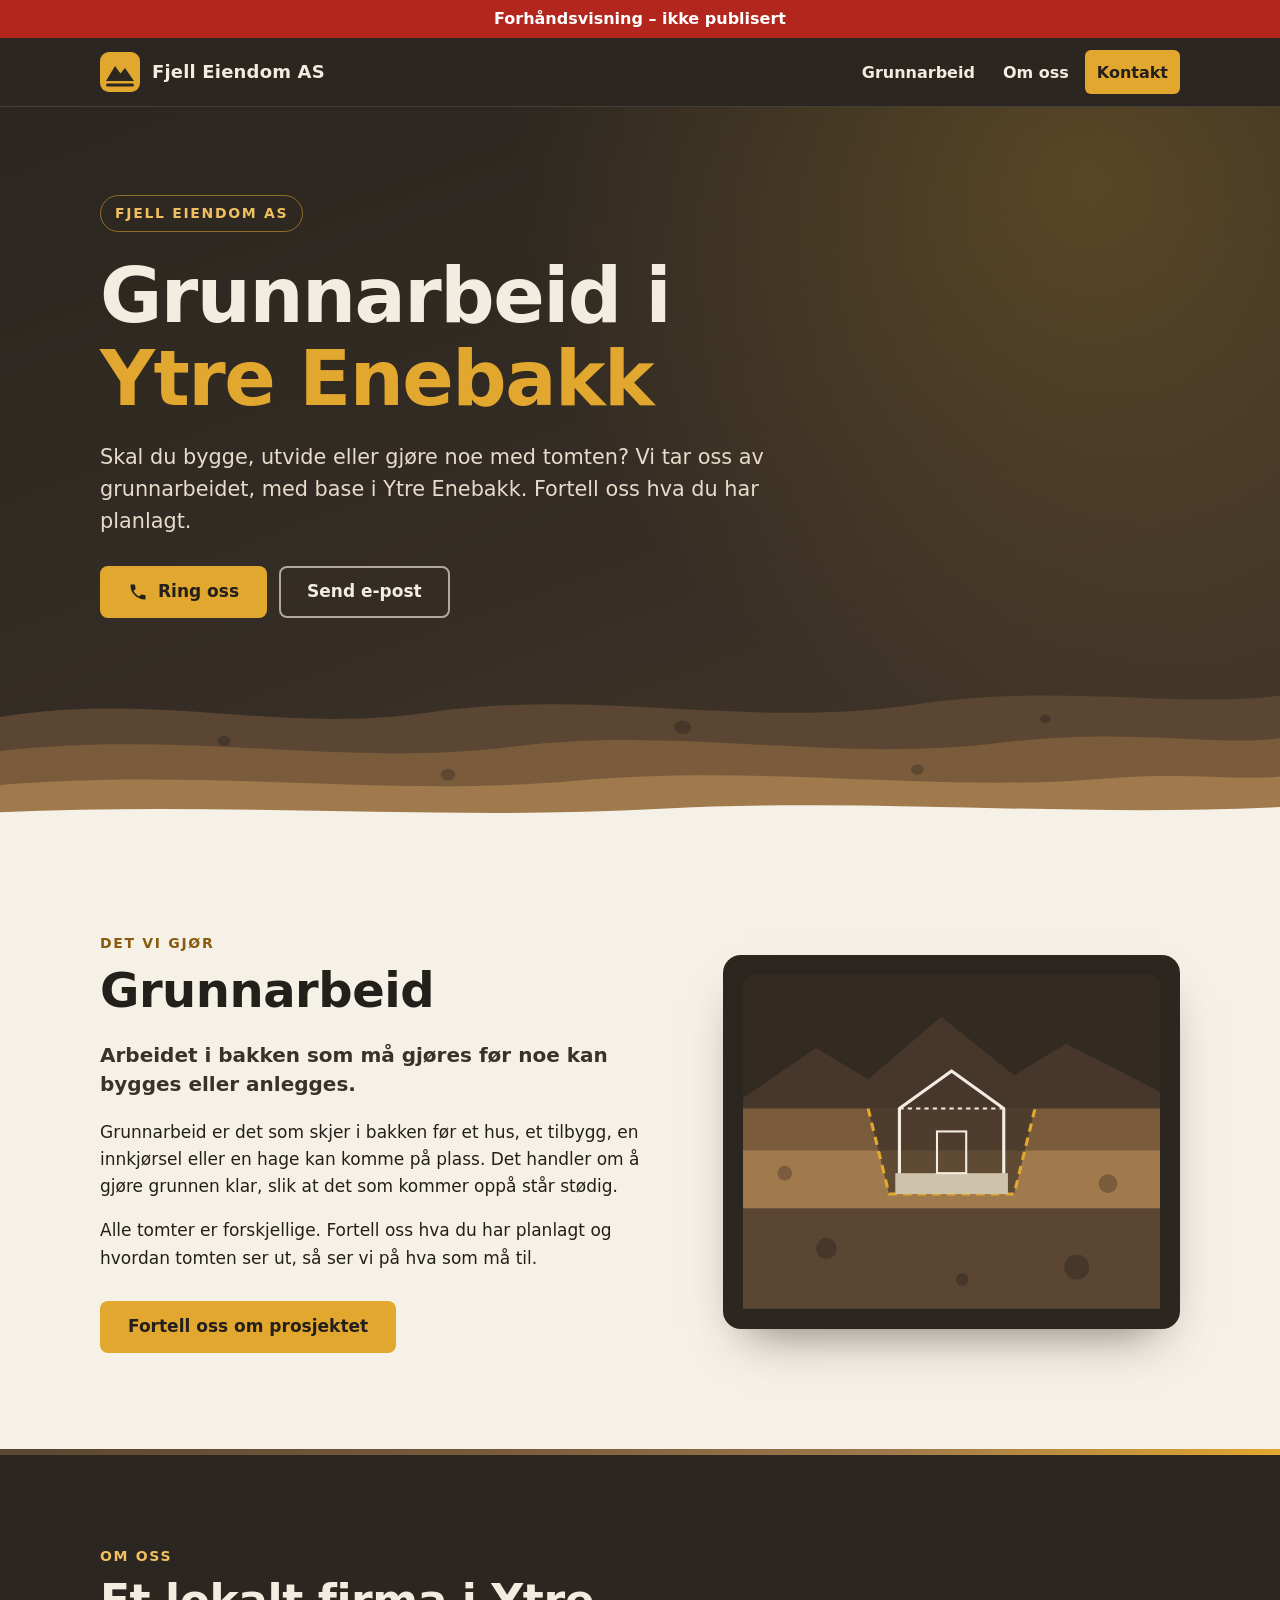
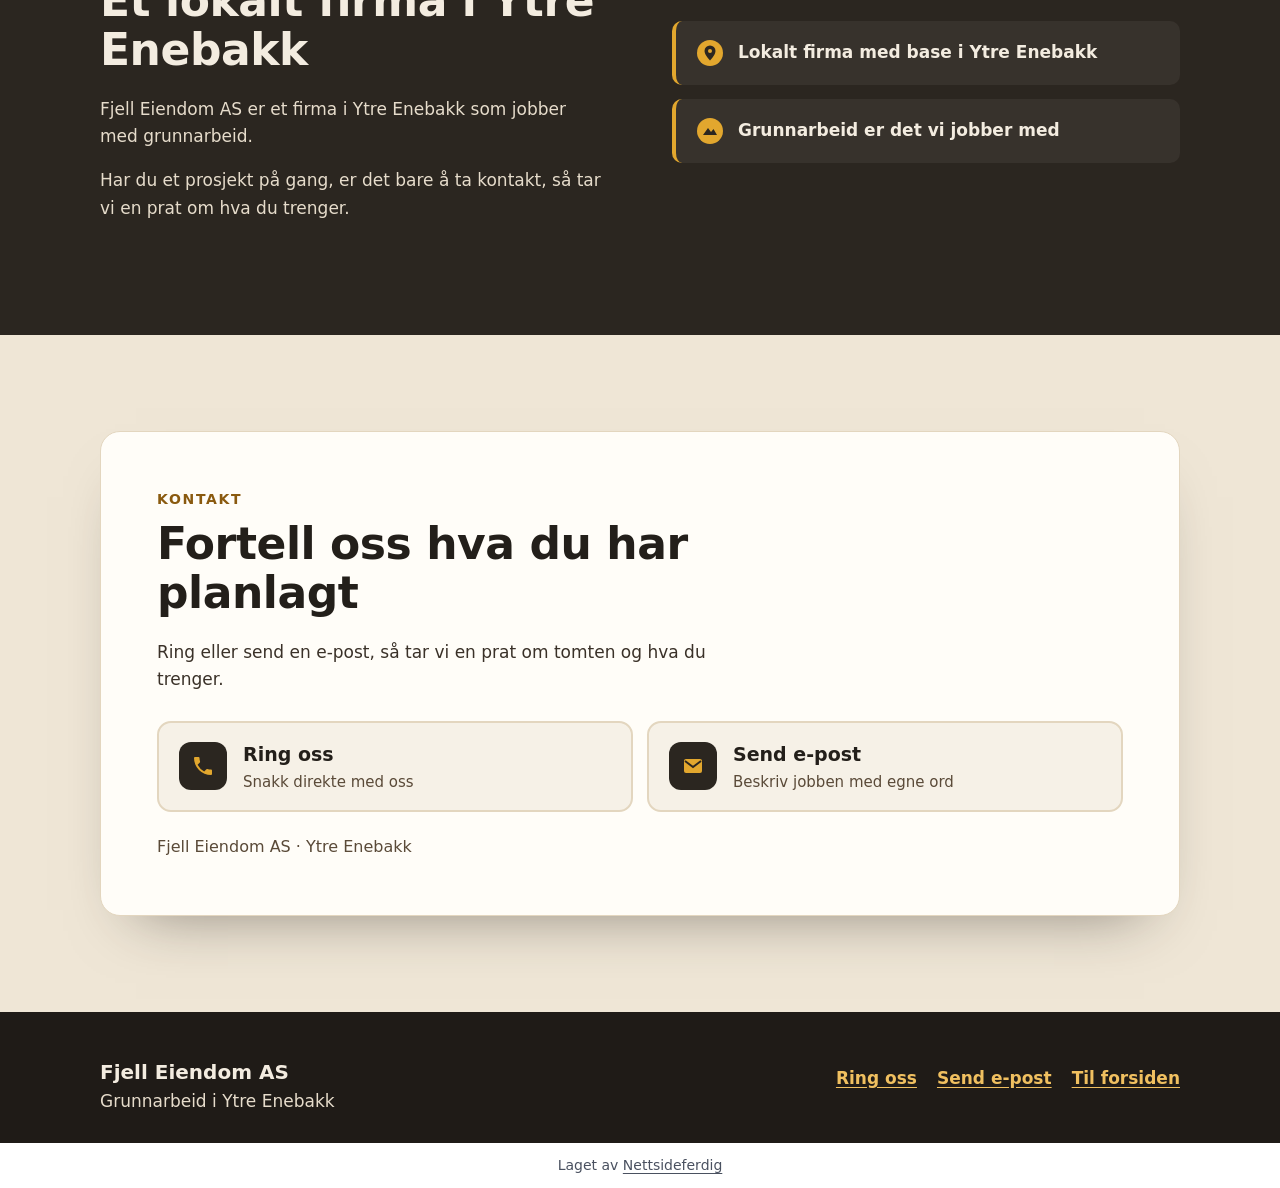
==== index.html @ d3eff84f "Forhåndsvisning" ====
<!doctype html>
<html lang="nb">
<head>
<meta charset="utf-8">
<meta name="viewport" content="width=device-width, initial-scale=1">
<title>Grunnarbeid i Ytre Enebakk | Fjell Eiendom AS</title>
<meta name="description" content="Fjell Eiendom AS gjør grunnarbeid med base i Ytre Enebakk. Ta kontakt og fortell hva du har planlagt på tomten din.">
<link rel="canonical" href="https://andersmathisen7-design.github.io/side-fjell-eiendom-as-14d947cd/">
<meta property="og:type" content="website">
<meta property="og:locale" content="nb_NO">
<meta property="og:site_name" content="Fjell Eiendom AS">
<meta property="og:title" content="Grunnarbeid i Ytre Enebakk | Fjell Eiendom AS">
<meta property="og:description" content="Fjell Eiendom AS gjør grunnarbeid med base i Ytre Enebakk. Ta kontakt og fortell hva du har planlagt på tomten din.">
<meta property="og:url" content="https://andersmathisen7-design.github.io/side-fjell-eiendom-as-14d947cd/">
<meta http-equiv="Content-Security-Policy" content="default-src 'none'; style-src 'self'; img-src 'self'; manifest-src 'self'; worker-src 'self'; script-src 'self'">
<link rel="stylesheet" href="./style.css">
<meta name="theme-color" content="#e2a72e">
<link rel="manifest" href="./manifest.webmanifest">
<link rel="icon" href="./icon.svg" type="image/svg+xml">
<script src="./pwa.js" defer></script>
<meta name="robots" content="noindex,nofollow">
<script type="application/ld+json">{"@context":"https://schema.org","@type":"HomeAndConstructionBusiness","name":"Fjell Eiendom AS","description":"Fjell Eiendom AS gjør grunnarbeid med base i Ytre Enebakk. Ta kontakt og fortell hva du har planlagt på tomten din.","email":"post@90100000.no","areaServed":"Ytre Enebakk","url":"https://andersmathisen7-design.github.io/side-fjell-eiendom-as-14d947cd","telephone":"901 00 000"}</script>
</head>
<body>
<div class="forhandsstripe">Forhåndsvisning – ikke publisert</div>
<header class="topp"><div class="wrap topp-inner"><a class="logo" href="./" aria-label="Til forsiden"><svg width="40" height="40" viewBox="0 0 40 40" aria-hidden="true"><rect width="40" height="40" rx="9" fill="#e2a72e"/><path d="M6 29 L15 14 L20.5 21.5 L25 16 L34 29 Z" fill="#2b2620"/><rect x="6" y="31.5" width="28" height="3" rx="1.5" fill="#2b2620"/></svg><span>Fjell Eiendom AS</span></a><nav class="meny" aria-label="Hovedmeny"><ul><li><a href="./#tjenester">Grunnarbeid</a></li><li><a href="./#om">Om oss</a></li><li><a class="meny-knapp" href="./#kontakt">Kontakt</a></li></ul></nav></div></header>
<main>
<section class="hero" aria-labelledby="hero-tittel"><div class="wrap hero-inner"><p class="merkelapp">Fjell Eiendom AS</p><h1 id="hero-tittel">Grunnarbeid i <span>Ytre Enebakk</span></h1><p class="ingress">Skal du bygge, utvide eller gjøre noe med tomten? Vi tar oss av grunnarbeidet, med base i Ytre Enebakk. Fortell oss hva du har planlagt.</p><div class="handlinger"><a class="knapp knapp-hoved" href="tel:90100000"><svg viewBox="0 0 24 24" aria-hidden="true"><path d="M6.6 10.8a15.1 15.1 0 0 0 6.6 6.6l2.2-2.2a1 1 0 0 1 1-.25 11.4 11.4 0 0 0 3.6.57 1 1 0 0 1 1 1V20a1 1 0 0 1-1 1A17 17 0 0 1 3 4a1 1 0 0 1 1-1h3.5a1 1 0 0 1 1 1c0 1.25.2 2.45.57 3.57a1 1 0 0 1-.25 1z" fill="#231f1a"/></svg>Ring oss</a><a class="knapp knapp-linje" href="mailto:post@90100000.no">Send e-post</a></div></div><svg class="hero-terreng" viewBox="0 0 1200 200" preserveAspectRatio="none" aria-hidden="true"><path d="M0 60 C150 30 260 80 400 55 C560 25 700 75 860 45 C1000 20 1100 50 1200 35 V200 H0 Z" fill="#5a4632"/><path d="M0 100 C180 75 320 120 480 95 C640 70 780 115 940 90 C1060 72 1140 95 1200 85 V200 H0 Z" fill="#7a5c3c"/><path d="M0 140 C200 120 360 155 540 135 C720 115 880 150 1040 132 C1110 125 1160 135 1200 130 V200 H0 Z" fill="#a07a4c"/><circle cx="210" cy="88" r="6" fill="#46372a"/><circle cx="640" cy="72" r="8" fill="#46372a"/><circle cx="980" cy="62" r="5" fill="#46372a"/><circle cx="420" cy="128" r="7" fill="#5f4831"/><circle cx="860" cy="122" r="6" fill="#5f4831"/><path d="M0 172 C220 160 420 182 620 168 C820 155 1000 178 1200 166 V200 H0 Z" fill="#f6f1e7"/></svg></section><section id="tjenester" class="seksjon tjeneste" aria-labelledby="tjeneste-tittel"><div class="wrap to-kol"><div class="tekst"><p class="overtittel">Det vi gjør</p><h2 id="tjeneste-tittel">Grunnarbeid</h2><p class="kort">Arbeidet i bakken som må gjøres før noe kan bygges eller anlegges.</p><p>Grunnarbeid er det som skjer i bakken før et hus, et tilbygg, en innkjørsel eller en hage kan komme på plass. Det handler om å gjøre grunnen klar, slik at det som kommer oppå står stødig.</p><p>Alle tomter er forskjellige. Fortell oss hva du har planlagt og hvordan tomten ser ut, så ser vi på hva som må til.</p><a class="knapp knapp-hoved" href="#kontakt">Fortell oss om prosjektet</a></div><figure class="snitt" aria-hidden="true"><svg viewBox="0 0 400 320"><rect width="400" height="320" rx="10" fill="#332a22"/><path d="M0 118 L70 70 L120 100 L190 40 L260 96 L310 66 L400 112 V130 H0 Z" fill="#46372a"/><rect x="0" y="128" width="400" height="40" fill="#7a5c3c"/><rect x="0" y="168" width="400" height="56" fill="#a07a4c"/><rect x="0" y="224" width="400" height="96" fill="#5a4632"/><circle cx="40" cy="190" r="7" fill="#7a5c3c"/><circle cx="350" cy="200" r="9" fill="#7a5c3c"/><circle cx="80" cy="262" r="10" fill="#46372a"/><circle cx="320" cy="280" r="12" fill="#46372a"/><circle cx="210" cy="292" r="6" fill="#46372a"/><path d="M120 128 L140 210 H260 L280 128" fill="#2b2620" opacity=".55"/><path d="M120 128 L140 210 H260 L280 128" fill="none" stroke="#e2a72e" stroke-width="3" stroke-dasharray="8 6"/><rect x="146" y="190" width="108" height="20" fill="#cfc2aa"/><path d="M150 190 V128 L200 92 L250 128 V190" fill="none" stroke="#f3ece0" stroke-width="3" stroke-linejoin="round"/><line x1="150" y1="128" x2="250" y2="128" stroke="#f3ece0" stroke-width="2" stroke-dasharray="4 4"/><rect x="186" y="150" width="28" height="40" fill="none" stroke="#f3ece0" stroke-width="2"/></svg></figure></div></section><section id="om" class="seksjon om" aria-labelledby="om-tittel"><div class="wrap to-kol"><div><p class="overtittel">Om oss</p><h2 id="om-tittel">Et lokalt firma i Ytre Enebakk</h2><p>Fjell Eiendom AS er et firma i Ytre Enebakk som jobber med grunnarbeid.</p><p>Har du et prosjekt på gang, er det bare å ta kontakt, så tar vi en prat om hva du trenger.</p></div><ul class="punkter"><li><svg viewBox="0 0 28 28" aria-hidden="true"><circle cx="14" cy="14" r="13" fill="#e2a72e"/><path d="M14 6.5a5.5 5.5 0 0 0-5.5 5.5c0 4.2 5.5 9.5 5.5 9.5s5.5-5.3 5.5-9.5A5.5 5.5 0 0 0 14 6.5z" fill="#2b2620"/><circle cx="14" cy="12" r="2" fill="#e2a72e"/></svg>Lokalt firma med base i Ytre Enebakk</li><li><svg viewBox="0 0 28 28" aria-hidden="true"><circle cx="14" cy="14" r="13" fill="#e2a72e"/><path d="M7 18 L12 11 L15 15 L17.5 12 L21 18 Z" fill="#2b2620"/></svg>Grunnarbeid er det vi jobber med</li></ul></div></section><section id="kontakt" class="seksjon kontakt" aria-labelledby="kontakt-tittel"><div class="wrap"><div class="kontakt-boks"><p class="overtittel">Kontakt</p><h2 id="kontakt-tittel">Fortell oss hva du har planlagt</h2><p class="kontakt-ingress">Ring eller send en e-post, så tar vi en prat om tomten og hva du trenger.</p><ul class="kanaler"><li><a class="kanal" href="tel:90100000"><span class="kanal-ikon" aria-hidden="true"><svg viewBox="0 0 24 24"><path d="M6.6 10.8a15.1 15.1 0 0 0 6.6 6.6l2.2-2.2a1 1 0 0 1 1-.25 11.4 11.4 0 0 0 3.6.57 1 1 0 0 1 1 1V20a1 1 0 0 1-1 1A17 17 0 0 1 3 4a1 1 0 0 1 1-1h3.5a1 1 0 0 1 1 1c0 1.25.2 2.45.57 3.57a1 1 0 0 1-.25 1z" fill="#e2a72e"/></svg></span><span><strong>Ring oss</strong><small>Snakk direkte med oss</small></span></a></li><li><a class="kanal" href="mailto:post@90100000.no"><span class="kanal-ikon" aria-hidden="true"><svg viewBox="0 0 24 24"><rect x="3" y="5" width="18" height="14" rx="2" fill="#e2a72e"/><path d="M4 7 L12 13 L20 7" fill="none" stroke="#2b2620" stroke-width="2"/></svg></span><span><strong>Send e-post</strong><small>Beskriv jobben med egne ord</small></span></a></li></ul><address class="sted-linje">Fjell Eiendom AS · Ytre Enebakk</address></div></div></section>
</main>
<footer class="bunn"><div class="wrap bunn-inner"><div><p class="bunn-navn">Fjell Eiendom AS</p><p>Grunnarbeid i Ytre Enebakk</p></div><ul class="bunn-lenker"><li><a href="tel:90100000">Ring oss</a></li><li><a href="mailto:post@90100000.no">Send e-post</a></li><li><a href="./">Til forsiden</a></li></ul></div></footer>
<p class="nf-byra">Laget av <a href="https://nettsideferdig.no/">Nettsideferdig</a></p>
</body>
</html>
---- style.css ----
/* Fast fra Sidefabrikken: bestillingswidgeten. */
:root { --nf-farge: #e2a72e; }
#nf-bestill [hidden] { display: none !important; }
#nf-bestill button { font: inherit; padding: 0.5rem 0.9rem; margin: 0.2rem; border: 1px solid var(--nf-farge); border-radius: 6px; background: #fff; color: var(--nf-farge); cursor: pointer; }
#nf-bestill button:disabled { opacity: 0.6; }
#nf-bestill .nf-knapp { background: var(--nf-farge); color: #fff; }
#nf-bestill .nf-tjeneste { display: block; width: 100%; text-align: left; }
#nf-bestill .nf-tjeneste small, #nf-bestill .nf-vare small { display: block; color: #555; }
#nf-bestill .nf-felt { display: block; margin: 0.5rem 0; }
#nf-bestill input, #nf-bestill select, #nf-bestill textarea { font: inherit; padding: 0.4rem; border: 1px solid #c5cad3; border-radius: 4px; display: block; width: 100%; max-width: 24rem; }
#nf-bestill input[type="checkbox"], #nf-bestill input[type="radio"] { display: inline-block; width: auto; margin: 0 0.4rem 0 0; vertical-align: middle; }
#nf-bestill .nf-rad { display: flex; flex-wrap: wrap; gap: 0.5rem; }
#nf-bestill .nf-vare { padding: 0.4rem 0; border-bottom: 1px solid #e3e6eb; }
#nf-bestill .nf-feil, #nf-bestill .nf-utsolgt { color: #b3261e; }
#nf-bestill .nf-test { background: #fff4e5; padding: 0.4rem 0.8rem; border-radius: 6px; }
#nf-bestill .nf-oppsummering { font-weight: 600; }
#nf-bestill .nf-faner { display: flex; flex-wrap: wrap; gap: 0.25rem; margin: 0.5rem 0 1rem; }
#nf-bestill .nf-fane.nf-valgt, #nf-bestill .nf-dag.nf-valgt { background: var(--nf-farge); color: #fff; }
#nf-bestill .nf-adresse { position: relative; max-width: 24rem; }
#nf-bestill .nf-forslag { position: absolute; top: 100%; left: 0; right: 0; z-index: 10; max-height: 15rem; overflow-y: auto; background: #fff; border: 1px solid #c5cad3; border-radius: 4px; box-shadow: 0 4px 12px rgba(0, 0, 0, 0.15); }
#nf-bestill .nf-forslag button { display: block; width: 100%; margin: 0; border: 0; border-radius: 0; padding: 0.5rem 0.75rem; text-align: left; color: inherit; }
#nf-bestill .nf-forslag button:hover, #nf-bestill .nf-forslag button:focus { background: #f4f7fb; }
#nf-bestill .nf-dager { display: flex; flex-wrap: wrap; gap: 0.25rem; margin: 0.5rem 0; }
#nf-bestill .nf-dag.nf-full { text-decoration: line-through; color: #777; border-color: #c5cad3; }
#nf-bestill .nf-tillegg { margin: 0.5rem 0; }
#nf-bestill .nf-sporsmal { margin: 0.8rem 0; }
#nf-bestill .nf-hjelp { display: block; font-size: 0.875rem; color: #666; margin: 0.15rem 0 0.25rem; }
#nf-bestill .nf-sum { font-weight: 700; font-size: 1.15rem; }
#nf-bestill .nf-ja-nei { display: flex; gap: 1.5rem; margin-top: 0.25rem; }
.prisliste table { border-collapse: collapse; width: 100%; max-width: 36rem; }
.prisliste th, .prisliste td { text-align: left; padding: 0.4rem 0.6rem 0.4rem 0; border-bottom: 1px solid #e3e6eb; vertical-align: top; }
.prisliste td:last-child, .prisliste th:last-child { text-align: right; white-space: nowrap; padding-right: 0; }
.prisliste small { color: #555; }
.prisliste .prisinfo { font-size: 0.875rem; color: #555; }

main > section.melding, main > section.bestill { box-sizing: border-box; max-width: 42rem; margin: 0 auto; padding: 2.5rem 1.25rem 3.5rem; }
.nf-skjema .nf-felt { display: block; margin: 0.75rem 0; }
.nf-skjema label, .nf-skjema legend { display: block; font-weight: 600; }
.nf-skjema fieldset { border: 0; padding: 0; margin: 0.75rem 0; min-width: 0; }
.nf-skjema fieldset label { font-weight: 400; }
.nf-skjema input, .nf-skjema textarea { font: inherit; padding: 0.5rem; border: 1px solid #c5cad3; border-radius: 4px; display: block; width: 100%; max-width: 32rem; }
.nf-skjema input[type="radio"] { display: inline-block; width: auto; margin: 0 0.4rem 0 0; vertical-align: middle; }
.nf-skjema input:focus, .nf-skjema textarea:focus { outline: 2px solid var(--nf-farge); outline-offset: 1px; }
.nf-skjema button { font: inherit; font-weight: 600; border: 0; cursor: pointer; padding: 0.85rem 1.5rem; border-radius: 6px; background: var(--nf-farge); color: #fff; min-height: 44px; }
.nf-skjema .nf-info { font-size: 0.875rem; color: #555; }

/* Designet */
*,*::before,*::after{box-sizing:border-box}html{-webkit-text-size-adjust:100%}body{margin:0;font-family:"Segoe UI",system-ui,-apple-system,Helvetica,Arial,sans-serif;font-size:1.0625rem;line-height:1.6;color:#231f1a;background:#f6f1e7}img{display:block;width:100%;height:auto}svg{display:block}.wrap{width:100%;max-width:1120px;margin:0 auto;padding:0 20px}h1,h2,h3{font-family:"Trebuchet MS","Segoe UI",system-ui,sans-serif;line-height:1.1;letter-spacing:-0.01em;margin:0 0 .5em}p{margin:0 0 1em}a{color:#7a4f0e;text-underline-offset:3px}a:focus-visible{outline:3px solid #e2a72e;outline-offset:3px;border-radius:6px}.topp{background:#2b2620;color:#f3ece0;border-bottom:1px solid rgba(243,236,224,.12)}.topp-inner{display:flex;flex-wrap:wrap;align-items:center;justify-content:space-between;gap:8px 24px;padding-top:12px;padding-bottom:12px}.logo{display:inline-flex;align-items:center;gap:12px;min-height:44px;color:#f3ece0;text-decoration:none;font-family:"Trebuchet MS",system-ui,sans-serif;font-weight:700;font-size:1.125rem;letter-spacing:.01em}.meny ul{list-style:none;margin:0;padding:0;display:flex;flex-wrap:wrap;gap:4px}.meny a{display:inline-flex;align-items:center;min-height:44px;padding:0 12px;color:#f3ece0;text-decoration:none;border-radius:6px;font-weight:600;font-size:1rem}.meny a:hover{background:rgba(243,236,224,.1)}.meny a.meny-knapp{background:#e2a72e;color:#231f1a}.meny a.meny-knapp:hover{background:#f0b941}.hero{position:relative;overflow:hidden;color:#f3ece0;background:radial-gradient(circle at 85% 10%,rgba(226,167,46,.22),rgba(226,167,46,0) 45%),linear-gradient(160deg,#2b2620 0%,#352d25 55%,#45382a 100%);padding-top:48px}.hero-inner{position:relative;z-index:1;padding-bottom:32px}.merkelapp{display:inline-block;font-size:.875rem;font-weight:700;letter-spacing:.12em;text-transform:uppercase;color:#f0c060;border:1px solid rgba(226,167,46,.55);padding:6px 14px;border-radius:999px;margin-bottom:22px}.hero h1{font-size:clamp(2.5rem,9vw,4.75rem);font-weight:800;max-width:13ch;margin-bottom:20px;letter-spacing:-0.02em}.hero h1 span{color:#e2a72e}.ingress{font-size:clamp(1.125rem,2.4vw,1.3rem);line-height:1.55;max-width:52ch;color:#e6dccb}.handlinger{display:flex;flex-wrap:wrap;gap:12px;margin-top:28px}.knapp{display:inline-flex;align-items:center;justify-content:center;gap:10px;min-height:52px;padding:0 26px;border-radius:8px;border:2px solid transparent;font-weight:700;font-size:1.0625rem;text-decoration:none;transition:background-color .15s ease,transform .15s ease}.knapp svg{width:20px;height:20px;flex:none}.knapp-hoved{background:#e2a72e;color:#231f1a}.knapp-hoved:hover{background:#f0b941;transform:translateY(-1px)}.knapp-linje{border-color:rgba(243,236,224,.65);color:#f3ece0}.knapp-linje:hover{background:rgba(243,236,224,.1)}.hero-terreng{width:100%;height:110px}.seksjon{padding:64px 0}.overtittel{font-size:.875rem;font-weight:700;letter-spacing:.12em;text-transform:uppercase;color:#8a5a0f;margin-bottom:10px}.to-kol{display:grid;gap:40px;align-items:center}.tekst{max-width:60ch}.tjeneste h2{font-size:clamp(2rem,6vw,3rem)}.kort{font-size:1.25rem;font-weight:600;line-height:1.45;color:#3a3128}.tekst .knapp{margin-top:12px}.snitt{margin:0;background:#2b2620;border-radius:18px;padding:20px;box-shadow:0 24px 48px -24px rgba(43,38,32,.65)}.snitt svg{width:100%;height:auto}.om{background:#2b2620;color:#f3ece0;position:relative}.om::before{content:"";position:absolute;left:0;right:0;top:0;height:6px;background:linear-gradient(90deg,#5a4632,#7a5c3c 40%,#a07a4c 70%,#e2a72e)}.om h2{font-size:clamp(1.9rem,5vw,2.75rem)}.om .overtittel{color:#f0c060}.om p{color:#e6dccb;max-width:58ch}.punkter{list-style:none;margin:0;padding:0;display:grid;gap:14px}.punkter li{display:flex;gap:14px;align-items:center;padding:18px 20px;background:rgba(243,236,224,.06);border-left:4px solid #e2a72e;border-radius:10px;font-weight:600;font-size:1.0625rem}.punkter svg{width:28px;height:28px;flex:none}.kontakt{background:#efe6d6}.kontakt-boks{background:#fffdf8;border-radius:20px;padding:32px 22px;box-shadow:0 30px 60px -36px rgba(43,38,32,.55);border:1px solid #e3d6bf}.kontakt h2{font-size:clamp(1.9rem,5.5vw,2.75rem);max-width:18ch}.kontakt-ingress{max-width:52ch;color:#3a3128}.kanaler{list-style:none;margin:28px 0 0;padding:0;display:grid;gap:14px}.kanal{display:flex;align-items:center;gap:16px;min-height:76px;padding:16px 20px;border-radius:14px;border:2px solid #e3d6bf;background:#f6f1e7;color:#231f1a;text-decoration:none;transition:border-color .15s ease,transform .15s ease}.kanal:hover{border-color:#e2a72e;transform:translateY(-2px)}.kanal-ikon{display:inline-flex;align-items:center;justify-content:center;width:48px;height:48px;border-radius:12px;background:#2b2620;flex:none}.kanal-ikon svg{width:24px;height:24px}.kanal strong{display:block;font-size:1.1875rem}.kanal small{display:block;font-size:.9375rem;color:#5a4a38}.sted-linje{margin:22px 0 0;font-style:normal;color:#5a4a38;font-size:1rem}.bunn{background:#1f1b17;color:#e6dccb;padding:44px 0 28px}.bunn-inner{display:flex;flex-wrap:wrap;justify-content:space-between;gap:24px}.bunn-navn{font-family:"Trebuchet MS",system-ui,sans-serif;font-weight:700;font-size:1.25rem;color:#f3ece0;margin-bottom:4px}.bunn p{margin:0}.bunn-lenker{list-style:none;margin:0;padding:0;display:flex;flex-wrap:wrap;gap:4px 20px}.bunn-lenker a{display:inline-flex;align-items:center;min-height:44px;color:#f0c060;font-weight:600}section.melding{padding:56px 0}.nf-skjema{max-width:640px;margin:0 auto;padding:0 20px}.nf-skjema label{display:block;font-weight:600;margin-bottom:6px}.nf-skjema input,.nf-skjema textarea{width:100%;font:inherit;padding:12px 14px;border:2px solid #d7c7ab;border-radius:8px;background:#fffdf8;color:#231f1a}.nf-skjema input:focus-visible,.nf-skjema textarea:focus-visible{outline:3px solid #e2a72e;outline-offset:2px}.nf-skjema .nf-felt{margin-bottom:16px}.nf-skjema button.knapp{background:#e2a72e;color:#231f1a;border:0;cursor:pointer}@media (min-width:768px){.hero{padding-top:88px}.hero-inner{padding-bottom:48px}.hero-terreng{height:170px}.seksjon{padding:96px 0}.kontakt-boks{padding:56px}.kanaler{grid-template-columns:1fr 1fr}}@media (min-width:880px){.to-kol{grid-template-columns:1.1fr .9fr;gap:64px}.om .to-kol{grid-template-columns:1fr 1fr}}@media (prefers-reduced-motion:reduce){.knapp,.kanal{transition:none}.knapp:hover,.kanal:hover{transform:none}}

/* Fast fra Sidefabrikken */
.forhandsstripe { display: block !important; position: relative !important; z-index: 2147483647 !important; background: #b3261e !important; color: #fff !important; text-align: center !important; padding: 0.5rem 1rem !important; font: 600 1rem/1.4 system-ui, sans-serif !important; visibility: visible !important; opacity: 1 !important; max-height: none !important; height: auto !important; min-height: 0 !important; overflow: visible !important; margin: 0 !important; top: auto !important; left: auto !important; right: auto !important; bottom: auto !important; width: auto !important; transform: none !important; clip-path: none !important; filter: none !important; text-indent: 0 !important; font-size: 1rem !important; }
.nf-byra { display: block !important; position: static !important; inset: auto !important; z-index: auto !important; background: #fff !important; color: #4a5160 !important; text-align: center !important; padding: 0.75rem 1rem !important; margin: 0 !important; width: auto !important; max-width: none !important; height: auto !important; min-height: 0 !important; max-height: none !important; overflow: visible !important; visibility: visible !important; opacity: 1 !important; transform: none !important; clip-path: none !important; filter: none !important; font: 400 0.875rem/1.5 system-ui, sans-serif !important; letter-spacing: normal !important; text-indent: 0 !important; text-transform: none !important; }
.nf-byra a { display: inline !important; position: static !important; color: inherit !important; text-decoration: underline !important; font: inherit !important; visibility: visible !important; opacity: 1 !important; pointer-events: auto !important; }
.nf-felle { display: none !important; position: absolute !important; left: -10000px !important; width: 1px !important; height: 1px !important; overflow: hidden !important; }
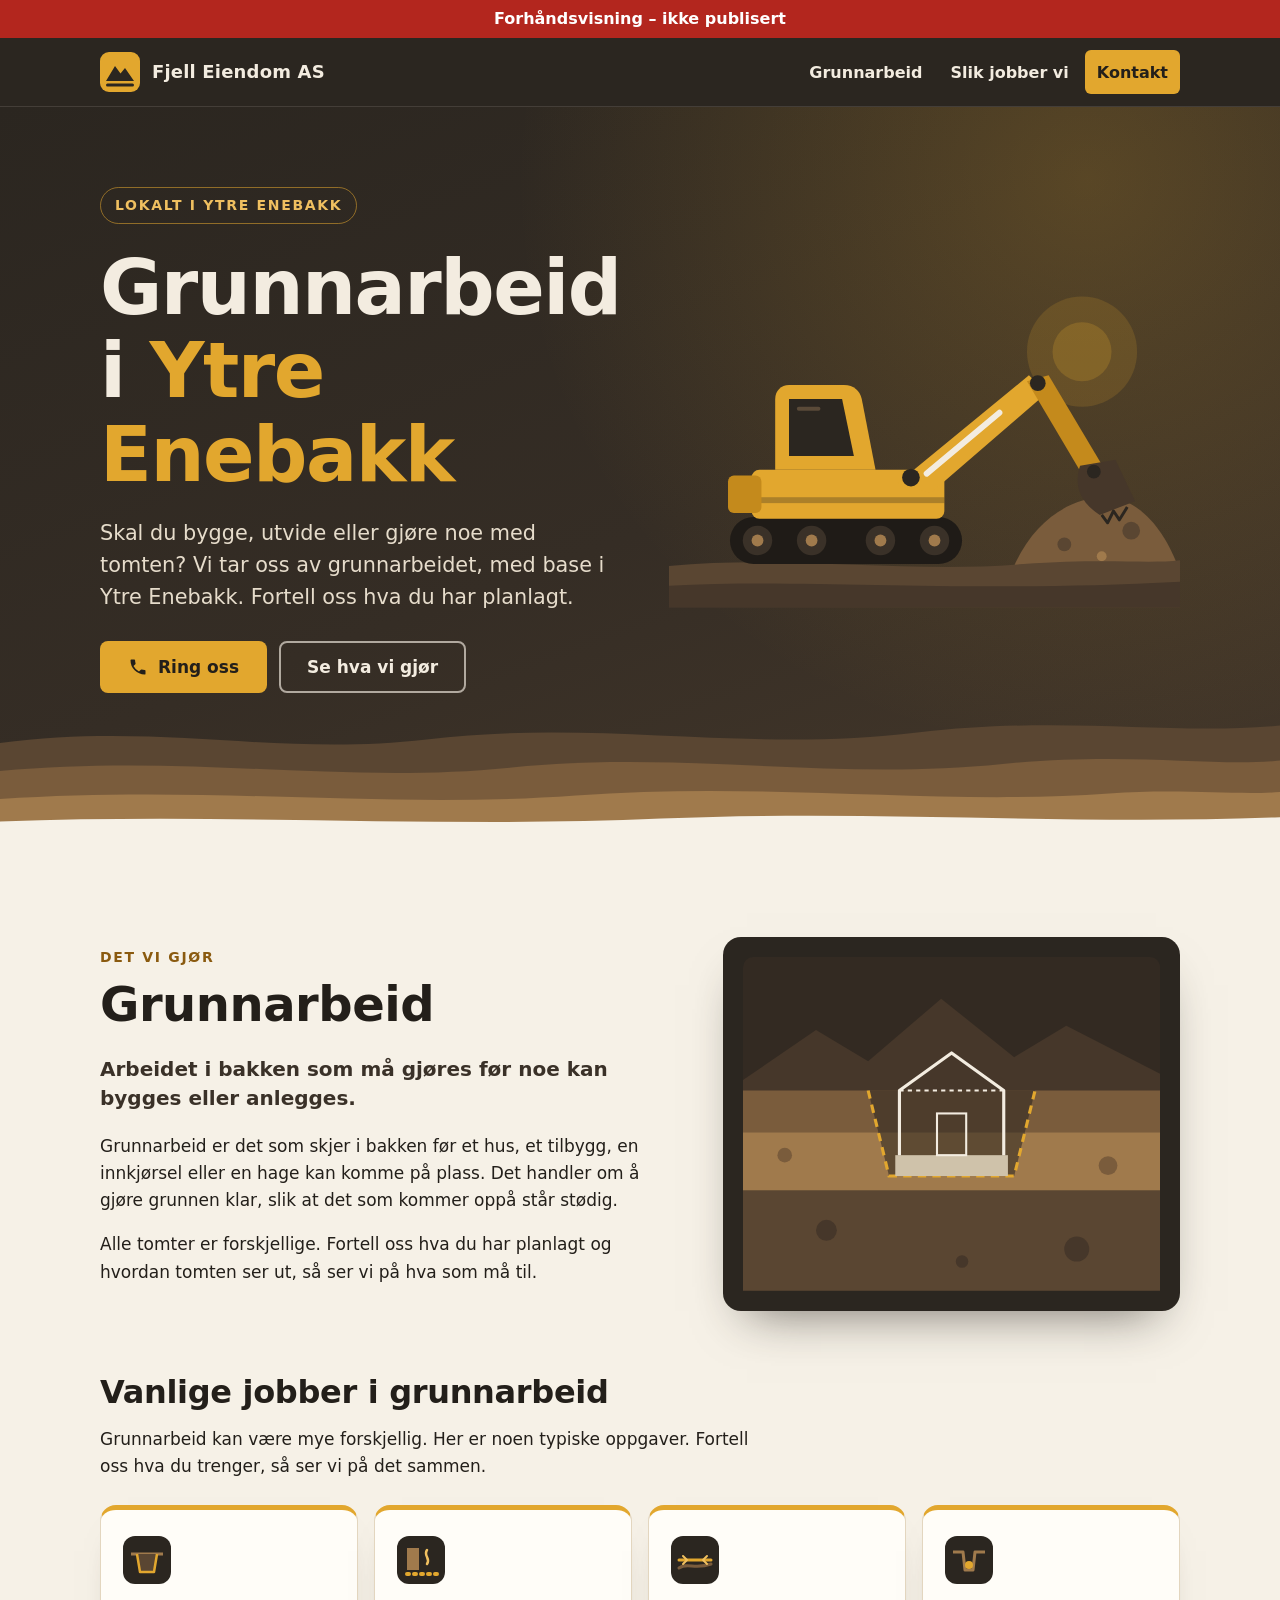
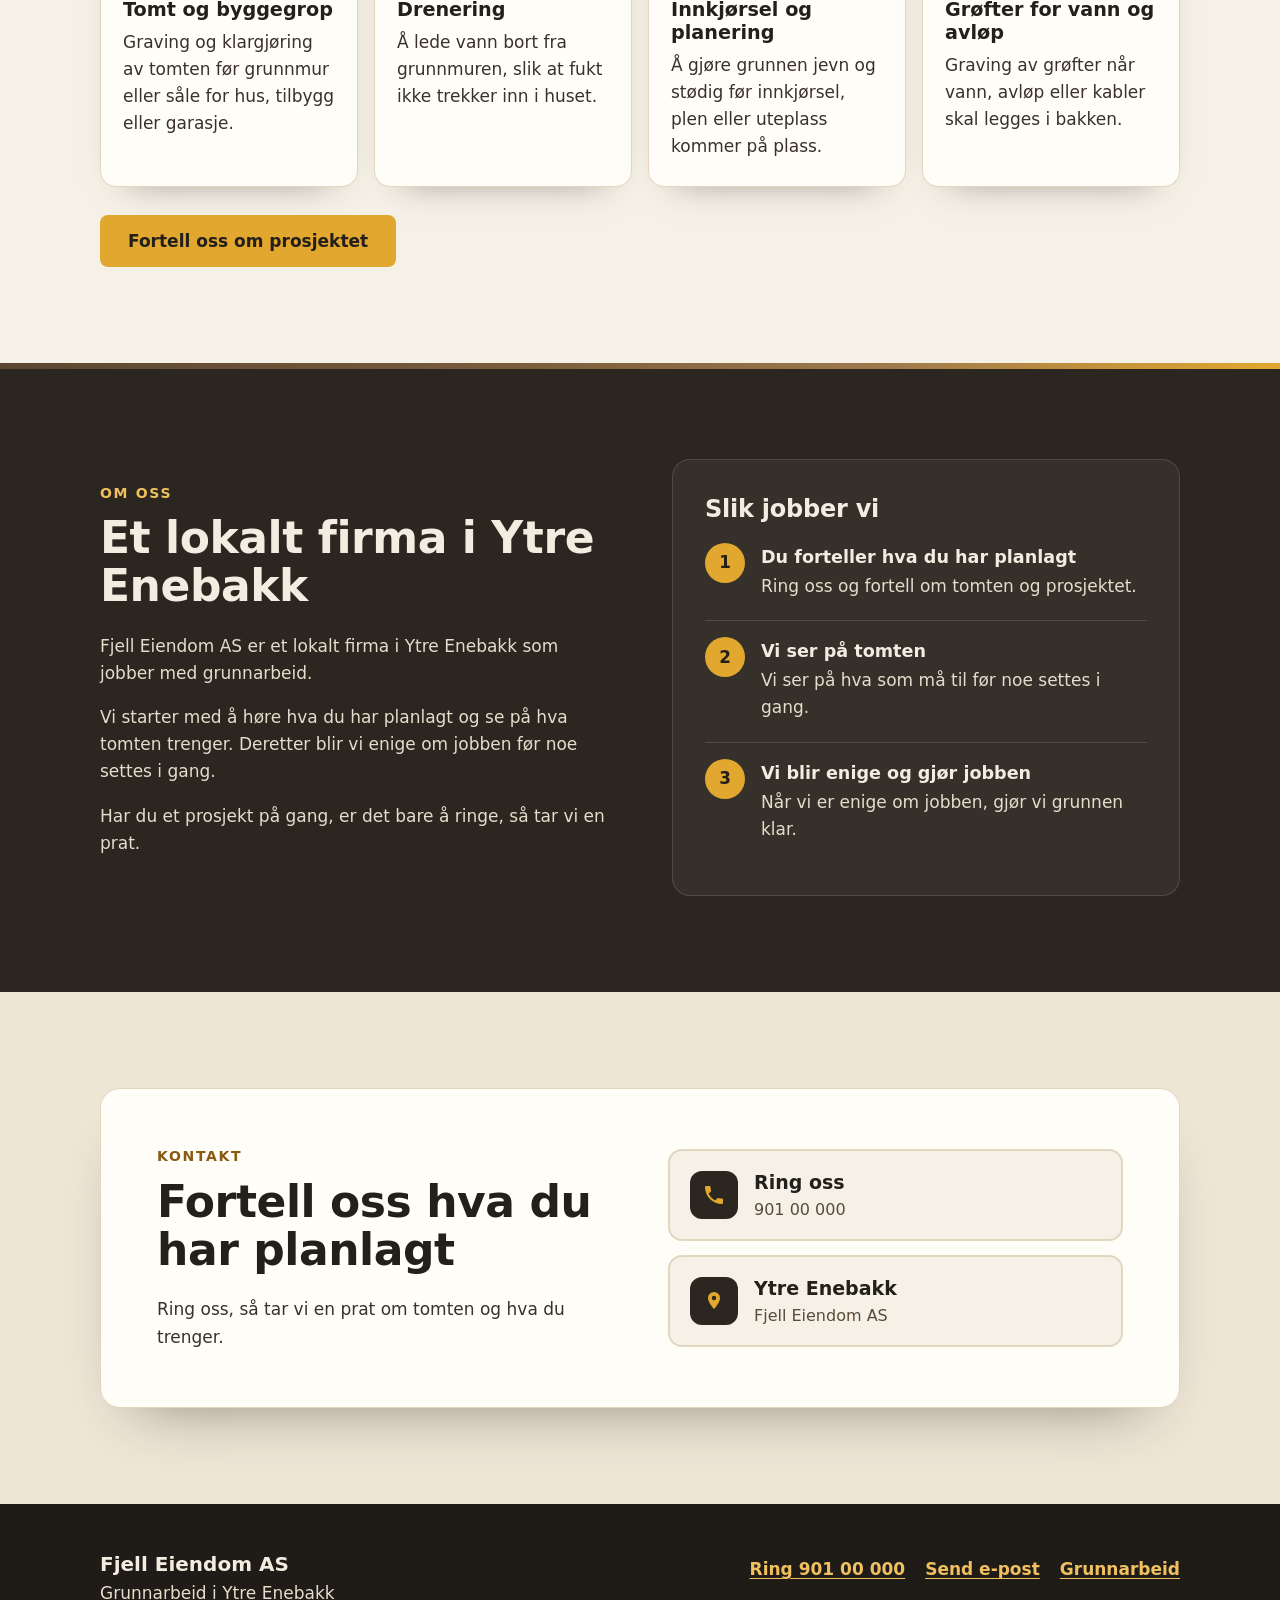
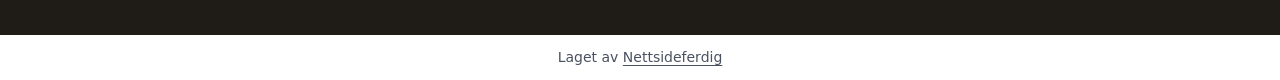
==== commit 6f4e366b: "Forhåndsvisning" ====
--- a/index.html
+++ b/index.html
@@ -23,11 +23,11 @@
 </head>
 <body>
 <div class="forhandsstripe">Forhåndsvisning – ikke publisert</div>
-<header class="topp"><div class="wrap topp-inner"><a class="logo" href="./" aria-label="Til forsiden"><svg width="40" height="40" viewBox="0 0 40 40" aria-hidden="true"><rect width="40" height="40" rx="9" fill="#e2a72e"/><path d="M6 29 L15 14 L20.5 21.5 L25 16 L34 29 Z" fill="#2b2620"/><rect x="6" y="31.5" width="28" height="3" rx="1.5" fill="#2b2620"/></svg><span>Fjell Eiendom AS</span></a><nav class="meny" aria-label="Hovedmeny"><ul><li><a href="./#tjenester">Grunnarbeid</a></li><li><a href="./#om">Om oss</a></li><li><a class="meny-knapp" href="./#kontakt">Kontakt</a></li></ul></nav></div></header>
+<header class="topp"><div class="wrap topp-inner"><a class="logo" href="./" aria-label="Til forsiden"><svg width="40" height="40" viewBox="0 0 40 40" aria-hidden="true"><rect width="40" height="40" rx="9" fill="#e2a72e"/><path d="M6 29 L15 14 L20.5 21.5 L25 16 L34 29 Z" fill="#2b2620"/><rect x="6" y="31.5" width="28" height="3" rx="1.5" fill="#2b2620"/></svg><span>Fjell Eiendom AS</span></a><nav class="meny" aria-label="Hovedmeny"><ul><li><a href="./#tjenester">Grunnarbeid</a></li><li><a href="./#om">Slik jobber vi</a></li><li><a class="meny-knapp" href="./#kontakt">Kontakt</a></li></ul></nav></div></header>
 <main>
-<section class="hero" aria-labelledby="hero-tittel"><div class="wrap hero-inner"><p class="merkelapp">Fjell Eiendom AS</p><h1 id="hero-tittel">Grunnarbeid i <span>Ytre Enebakk</span></h1><p class="ingress">Skal du bygge, utvide eller gjøre noe med tomten? Vi tar oss av grunnarbeidet, med base i Ytre Enebakk. Fortell oss hva du har planlagt.</p><div class="handlinger"><a class="knapp knapp-hoved" href="tel:90100000"><svg viewBox="0 0 24 24" aria-hidden="true"><path d="M6.6 10.8a15.1 15.1 0 0 0 6.6 6.6l2.2-2.2a1 1 0 0 1 1-.25 11.4 11.4 0 0 0 3.6.57 1 1 0 0 1 1 1V20a1 1 0 0 1-1 1A17 17 0 0 1 3 4a1 1 0 0 1 1-1h3.5a1 1 0 0 1 1 1c0 1.25.2 2.45.57 3.57a1 1 0 0 1-.25 1z" fill="#231f1a"/></svg>Ring oss</a><a class="knapp knapp-linje" href="mailto:post@90100000.no">Send e-post</a></div></div><svg class="hero-terreng" viewBox="0 0 1200 200" preserveAspectRatio="none" aria-hidden="true"><path d="M0 60 C150 30 260 80 400 55 C560 25 700 75 860 45 C1000 20 1100 50 1200 35 V200 H0 Z" fill="#5a4632"/><path d="M0 100 C180 75 320 120 480 95 C640 70 780 115 940 90 C1060 72 1140 95 1200 85 V200 H0 Z" fill="#7a5c3c"/><path d="M0 140 C200 120 360 155 540 135 C720 115 880 150 1040 132 C1110 125 1160 135 1200 130 V200 H0 Z" fill="#a07a4c"/><circle cx="210" cy="88" r="6" fill="#46372a"/><circle cx="640" cy="72" r="8" fill="#46372a"/><circle cx="980" cy="62" r="5" fill="#46372a"/><circle cx="420" cy="128" r="7" fill="#5f4831"/><circle cx="860" cy="122" r="6" fill="#5f4831"/><path d="M0 172 C220 160 420 182 620 168 C820 155 1000 178 1200 166 V200 H0 Z" fill="#f6f1e7"/></svg></section><section id="tjenester" class="seksjon tjeneste" aria-labelledby="tjeneste-tittel"><div class="wrap to-kol"><div class="tekst"><p class="overtittel">Det vi gjør</p><h2 id="tjeneste-tittel">Grunnarbeid</h2><p class="kort">Arbeidet i bakken som må gjøres før noe kan bygges eller anlegges.</p><p>Grunnarbeid er det som skjer i bakken før et hus, et tilbygg, en innkjørsel eller en hage kan komme på plass. Det handler om å gjøre grunnen klar, slik at det som kommer oppå står stødig.</p><p>Alle tomter er forskjellige. Fortell oss hva du har planlagt og hvordan tomten ser ut, så ser vi på hva som må til.</p><a class="knapp knapp-hoved" href="#kontakt">Fortell oss om prosjektet</a></div><figure class="snitt" aria-hidden="true"><svg viewBox="0 0 400 320"><rect width="400" height="320" rx="10" fill="#332a22"/><path d="M0 118 L70 70 L120 100 L190 40 L260 96 L310 66 L400 112 V130 H0 Z" fill="#46372a"/><rect x="0" y="128" width="400" height="40" fill="#7a5c3c"/><rect x="0" y="168" width="400" height="56" fill="#a07a4c"/><rect x="0" y="224" width="400" height="96" fill="#5a4632"/><circle cx="40" cy="190" r="7" fill="#7a5c3c"/><circle cx="350" cy="200" r="9" fill="#7a5c3c"/><circle cx="80" cy="262" r="10" fill="#46372a"/><circle cx="320" cy="280" r="12" fill="#46372a"/><circle cx="210" cy="292" r="6" fill="#46372a"/><path d="M120 128 L140 210 H260 L280 128" fill="#2b2620" opacity=".55"/><path d="M120 128 L140 210 H260 L280 128" fill="none" stroke="#e2a72e" stroke-width="3" stroke-dasharray="8 6"/><rect x="146" y="190" width="108" height="20" fill="#cfc2aa"/><path d="M150 190 V128 L200 92 L250 128 V190" fill="none" stroke="#f3ece0" stroke-width="3" stroke-linejoin="round"/><line x1="150" y1="128" x2="250" y2="128" stroke="#f3ece0" stroke-width="2" stroke-dasharray="4 4"/><rect x="186" y="150" width="28" height="40" fill="none" stroke="#f3ece0" stroke-width="2"/></svg></figure></div></section><section id="om" class="seksjon om" aria-labelledby="om-tittel"><div class="wrap to-kol"><div><p class="overtittel">Om oss</p><h2 id="om-tittel">Et lokalt firma i Ytre Enebakk</h2><p>Fjell Eiendom AS er et firma i Ytre Enebakk som jobber med grunnarbeid.</p><p>Har du et prosjekt på gang, er det bare å ta kontakt, så tar vi en prat om hva du trenger.</p></div><ul class="punkter"><li><svg viewBox="0 0 28 28" aria-hidden="true"><circle cx="14" cy="14" r="13" fill="#e2a72e"/><path d="M14 6.5a5.5 5.5 0 0 0-5.5 5.5c0 4.2 5.5 9.5 5.5 9.5s5.5-5.3 5.5-9.5A5.5 5.5 0 0 0 14 6.5z" fill="#2b2620"/><circle cx="14" cy="12" r="2" fill="#e2a72e"/></svg>Lokalt firma med base i Ytre Enebakk</li><li><svg viewBox="0 0 28 28" aria-hidden="true"><circle cx="14" cy="14" r="13" fill="#e2a72e"/><path d="M7 18 L12 11 L15 15 L17.5 12 L21 18 Z" fill="#2b2620"/></svg>Grunnarbeid er det vi jobber med</li></ul></div></section><section id="kontakt" class="seksjon kontakt" aria-labelledby="kontakt-tittel"><div class="wrap"><div class="kontakt-boks"><p class="overtittel">Kontakt</p><h2 id="kontakt-tittel">Fortell oss hva du har planlagt</h2><p class="kontakt-ingress">Ring eller send en e-post, så tar vi en prat om tomten og hva du trenger.</p><ul class="kanaler"><li><a class="kanal" href="tel:90100000"><span class="kanal-ikon" aria-hidden="true"><svg viewBox="0 0 24 24"><path d="M6.6 10.8a15.1 15.1 0 0 0 6.6 6.6l2.2-2.2a1 1 0 0 1 1-.25 11.4 11.4 0 0 0 3.6.57 1 1 0 0 1 1 1V20a1 1 0 0 1-1 1A17 17 0 0 1 3 4a1 1 0 0 1 1-1h3.5a1 1 0 0 1 1 1c0 1.25.2 2.45.57 3.57a1 1 0 0 1-.25 1z" fill="#e2a72e"/></svg></span><span><strong>Ring oss</strong><small>Snakk direkte med oss</small></span></a></li><li><a class="kanal" href="mailto:post@90100000.no"><span class="kanal-ikon" aria-hidden="true"><svg viewBox="0 0 24 24"><rect x="3" y="5" width="18" height="14" rx="2" fill="#e2a72e"/><path d="M4 7 L12 13 L20 7" fill="none" stroke="#2b2620" stroke-width="2"/></svg></span><span><strong>Send e-post</strong><small>Beskriv jobben med egne ord</small></span></a></li></ul><address class="sted-linje">Fjell Eiendom AS · Ytre Enebakk</address></div></div></section>
+<section class="hero" aria-labelledby="hero-tittel"><div class="wrap hero-inner"><div><p class="merkelapp">Lokalt i Ytre Enebakk</p><h1 id="hero-tittel">Grunnarbeid i <span>Ytre Enebakk</span></h1><p class="ingress">Skal du bygge, utvide eller gjøre noe med tomten? Vi tar oss av grunnarbeidet, med base i Ytre Enebakk. Fortell oss hva du har planlagt.</p><div class="handlinger"><a class="knapp knapp-hoved" href="tel:90100000"><svg viewBox="0 0 24 24" aria-hidden="true"><path d="M6.6 10.8a15.1 15.1 0 0 0 6.6 6.6l2.2-2.2a1 1 0 0 1 1-.25 11.4 11.4 0 0 0 3.6.57 1 1 0 0 1 1 1V20a1 1 0 0 1-1 1A17 17 0 0 1 3 4a1 1 0 0 1 1-1h3.5a1 1 0 0 1 1 1c0 1.25.2 2.45.57 3.57a1 1 0 0 1-.25 1z" fill="#231f1a"/></svg>Ring oss</a><a class="knapp knapp-linje" href="#tjenester">Se hva vi gjør</a></div></div><div class="hero-bilde"><svg class="maskin" viewBox="0 0 520 340" aria-hidden="true"><circle cx="420" cy="80" r="56" fill="#e2a72e" opacity=".16"/><circle cx="420" cy="80" r="30" fill="#e2a72e" opacity=".22"/><path d="M350 300 C372 248 414 226 448 228 C482 232 506 266 518 300 Z" fill="#7a5c3c"/><circle cx="402" cy="276" r="7" fill="#5a4632"/><circle cx="470" cy="262" r="9" fill="#5a4632"/><circle cx="440" cy="288" r="5" fill="#a07a4c"/><path d="M0 298 C120 286 240 306 360 296 C440 290 490 296 520 292 V340 H0 Z" fill="#5a4632"/><path d="M0 318 C140 310 300 326 520 314 V340 H0 Z" fill="#46372a"/><rect x="62" y="248" width="236" height="48" rx="24" fill="#1f1b17"/><circle cx="90" cy="272" r="15" fill="#3a3128"/><circle cx="90" cy="272" r="6" fill="#a07a4c"/><circle cx="145" cy="272" r="15" fill="#3a3128"/><circle cx="145" cy="272" r="6" fill="#a07a4c"/><circle cx="215" cy="272" r="15" fill="#3a3128"/><circle cx="215" cy="272" r="6" fill="#a07a4c"/><circle cx="270" cy="272" r="15" fill="#3a3128"/><circle cx="270" cy="272" r="6" fill="#a07a4c"/><rect x="84" y="200" width="196" height="50" rx="8" fill="#e2a72e"/><rect x="84" y="228" width="196" height="6" fill="#2b2620" opacity=".3"/><rect x="60" y="206" width="34" height="38" rx="6" fill="#c48a1c"/><path d="M108 200 V128 C108 120 114 114 122 114 H178 C188 114 194 120 196 128 L210 200 Z" fill="#e2a72e"/><path d="M122 128 H176 L188 186 H122 Z" fill="#2b2620"/><path d="M132 138 L152 138" stroke="#5a4a38" stroke-width="4" stroke-linecap="round"/><path d="M232 214 L254 196 L366 104 L384 122 L266 224 Z" fill="#e2a72e"/><line x1="262" y1="204" x2="336" y2="142" stroke="#f3ece0" stroke-width="6" stroke-linecap="round"/><path d="M364 110 L386 104 L442 198 L422 208 Z" fill="#c48a1c"/><path d="M418 196 L454 190 L474 232 L438 246 C416 232 412 214 418 196 Z" fill="#46372a"/><path d="M440 246 L446 254 L452 242 L458 251 L466 238" fill="none" stroke="#2b2620" stroke-width="3" stroke-linejoin="round"/><circle cx="246" cy="208" r="9" fill="#2b2620"/><circle cx="375" cy="112" r="8" fill="#2b2620"/><circle cx="432" cy="202" r="7" fill="#2b2620"/></svg></div></div><svg class="hero-terreng" viewBox="0 0 1200 200" preserveAspectRatio="none" aria-hidden="true"><path d="M0 60 C150 30 260 80 400 55 C560 25 700 75 860 45 C1000 20 1100 50 1200 35 V200 H0 Z" fill="#5a4632"/><path d="M0 100 C180 75 320 120 480 95 C640 70 780 115 940 90 C1060 72 1140 95 1200 85 V200 H0 Z" fill="#7a5c3c"/><path d="M0 140 C200 120 360 155 540 135 C720 115 880 150 1040 132 C1110 125 1160 135 1200 130 V200 H0 Z" fill="#a07a4c"/><path d="M0 172 C220 160 420 182 620 168 C820 155 1000 178 1200 166 V200 H0 Z" fill="#f6f1e7"/></svg></section><section id="tjenester" class="seksjon tjeneste" aria-labelledby="tjeneste-tittel"><div class="wrap"><div class="to-kol"><div class="tekst"><p class="overtittel">Det vi gjør</p><h2 id="tjeneste-tittel">Grunnarbeid</h2><p class="kort">Arbeidet i bakken som må gjøres før noe kan bygges eller anlegges.</p><p>Grunnarbeid er det som skjer i bakken før et hus, et tilbygg, en innkjørsel eller en hage kan komme på plass. Det handler om å gjøre grunnen klar, slik at det som kommer oppå står stødig.</p><p>Alle tomter er forskjellige. Fortell oss hva du har planlagt og hvordan tomten ser ut, så ser vi på hva som må til.</p></div><figure class="snitt" aria-hidden="true"><svg viewBox="0 0 400 320"><rect width="400" height="320" rx="10" fill="#332a22"/><path d="M0 118 L70 70 L120 100 L190 40 L260 96 L310 66 L400 112 V130 H0 Z" fill="#46372a"/><rect x="0" y="128" width="400" height="40" fill="#7a5c3c"/><rect x="0" y="168" width="400" height="56" fill="#a07a4c"/><rect x="0" y="224" width="400" height="96" fill="#5a4632"/><circle cx="40" cy="190" r="7" fill="#7a5c3c"/><circle cx="350" cy="200" r="9" fill="#7a5c3c"/><circle cx="80" cy="262" r="10" fill="#46372a"/><circle cx="320" cy="280" r="12" fill="#46372a"/><circle cx="210" cy="292" r="6" fill="#46372a"/><path d="M120 128 L140 210 H260 L280 128" fill="#2b2620" opacity=".55"/><path d="M120 128 L140 210 H260 L280 128" fill="none" stroke="#e2a72e" stroke-width="3" stroke-dasharray="8 6"/><rect x="146" y="190" width="108" height="20" fill="#cfc2aa"/><path d="M150 190 V128 L200 92 L250 128 V190" fill="none" stroke="#f3ece0" stroke-width="3" stroke-linejoin="round"/><line x1="150" y1="128" x2="250" y2="128" stroke="#f3ece0" stroke-width="2" stroke-dasharray="4 4"/><rect x="186" y="150" width="28" height="40" fill="none" stroke="#f3ece0" stroke-width="2"/></svg></figure></div><div class="oppgaver-topp"><h3>Vanlige jobber i grunnarbeid</h3><p>Grunnarbeid kan være mye forskjellig. Her er noen typiske oppgaver. Fortell oss hva du trenger, så ser vi på det sammen.</p></div><ul class="oppgaver"><li class="oppgave"><svg viewBox="0 0 48 48" aria-hidden="true"><rect width="48" height="48" rx="12" fill="#2b2620"/><path d="M8 18 H40" stroke="#a07a4c" stroke-width="3"/><path d="M14 18 L17 36 H31 L34 18" fill="#5a4632" stroke="#e2a72e" stroke-width="2.5" stroke-linejoin="round"/></svg><h4>Tomt og byggegrop</h4><p>Graving og klargjøring av tomten før grunnmur eller såle for hus, tilbygg eller garasje.</p></li><li class="oppgave"><svg viewBox="0 0 48 48" aria-hidden="true"><rect width="48" height="48" rx="12" fill="#2b2620"/><rect x="10" y="12" width="12" height="22" fill="#a07a4c"/><path d="M10 38 H40" stroke="#e2a72e" stroke-width="4" stroke-linecap="round" stroke-dasharray="2 5"/><path d="M30 14 C26 20 34 22 30 28" fill="none" stroke="#f0c060" stroke-width="2.5" stroke-linecap="round"/></svg><h4>Drenering</h4><p>Å lede vann bort fra grunnmuren, slik at fukt ikke trekker inn i huset.</p></li><li class="oppgave"><svg viewBox="0 0 48 48" aria-hidden="true"><rect width="48" height="48" rx="12" fill="#2b2620"/><path d="M8 32 C16 26 24 34 40 28" fill="none" stroke="#7a5c3c" stroke-width="3" stroke-linecap="round"/><path d="M8 24 H40" stroke="#e2a72e" stroke-width="3" stroke-linecap="round"/><path d="M12 20 L16 24 L12 28 M36 20 L32 24 L36 28" fill="none" stroke="#f0c060" stroke-width="2" stroke-linecap="round" stroke-linejoin="round"/></svg><h4>Innkjørsel og planering</h4><p>Å gjøre grunnen jevn og stødig før innkjørsel, plen eller uteplass kommer på plass.</p></li><li class="oppgave"><svg viewBox="0 0 48 48" aria-hidden="true"><rect width="48" height="48" rx="12" fill="#2b2620"/><path d="M8 16 H18 L20 34 H28 L30 16 H40" fill="none" stroke="#a07a4c" stroke-width="3" stroke-linejoin="round"/><circle cx="24" cy="29" r="4" fill="#e2a72e"/></svg><h4>Grøfter for vann og avløp</h4><p>Graving av grøfter når vann, avløp eller kabler skal legges i bakken.</p></li></ul><div class="oppgaver-handling"><a class="knapp knapp-hoved" href="#kontakt">Fortell oss om prosjektet</a></div></div></section><section id="om" class="seksjon om" aria-labelledby="om-tittel"><div class="wrap to-kol"><div><p class="overtittel">Om oss</p><h2 id="om-tittel">Et lokalt firma i Ytre Enebakk</h2><p>Fjell Eiendom AS er et lokalt firma i Ytre Enebakk som jobber med grunnarbeid.</p><p>Vi starter med å høre hva du har planlagt og se på hva tomten trenger. Deretter blir vi enige om jobben før noe settes i gang.</p><p>Har du et prosjekt på gang, er det bare å ringe, så tar vi en prat.</p></div><div class="steg-boks"><h3>Slik jobber vi</h3><ol class="steg"><li><span class="tall" aria-hidden="true">1</span><span><strong>Du forteller hva du har planlagt</strong><span class="forklaring">Ring oss og fortell om tomten og prosjektet.</span></span></li><li><span class="tall" aria-hidden="true">2</span><span><strong>Vi ser på tomten</strong><span class="forklaring">Vi ser på hva som må til før noe settes i gang.</span></span></li><li><span class="tall" aria-hidden="true">3</span><span><strong>Vi blir enige og gjør jobben</strong><span class="forklaring">Når vi er enige om jobben, gjør vi grunnen klar.</span></span></li></ol></div></div></section><section id="kontakt" class="seksjon kontakt" aria-labelledby="kontakt-tittel"><div class="wrap"><div class="kontakt-boks"><div><p class="overtittel">Kontakt</p><h2 id="kontakt-tittel">Fortell oss hva du har planlagt</h2><p class="kontakt-ingress">Ring oss, så tar vi en prat om tomten og hva du trenger.</p></div><ul class="kanaler"><li><a class="kanal" href="tel:90100000"><span class="kanal-ikon" aria-hidden="true"><svg viewBox="0 0 24 24"><path d="M6.6 10.8a15.1 15.1 0 0 0 6.6 6.6l2.2-2.2a1 1 0 0 1 1-.25 11.4 11.4 0 0 0 3.6.57 1 1 0 0 1 1 1V20a1 1 0 0 1-1 1A17 17 0 0 1 3 4a1 1 0 0 1 1-1h3.5a1 1 0 0 1 1 1c0 1.25.2 2.45.57 3.57a1 1 0 0 1-.25 1z" fill="#e2a72e"/></svg></span><span><strong>Ring oss</strong><small>901 00 000</small></span></a></li><li><address class="kanal kanal-sted"><span class="kanal-ikon" aria-hidden="true"><svg viewBox="0 0 24 24"><path d="M12 3a6 6 0 0 0-6 6c0 4.6 6 11 6 11s6-6.4 6-11a6 6 0 0 0-6-6z" fill="#e2a72e"/><circle cx="12" cy="9" r="2.2" fill="#2b2620"/></svg></span><span><strong>Ytre Enebakk</strong><small>Fjell Eiendom AS</small></span></address></li></ul></div></div></section>
 </main>
-<footer class="bunn"><div class="wrap bunn-inner"><div><p class="bunn-navn">Fjell Eiendom AS</p><p>Grunnarbeid i Ytre Enebakk</p></div><ul class="bunn-lenker"><li><a href="tel:90100000">Ring oss</a></li><li><a href="mailto:post@90100000.no">Send e-post</a></li><li><a href="./">Til forsiden</a></li></ul></div></footer>
+<footer class="bunn"><div class="wrap bunn-inner"><div><p class="bunn-navn">Fjell Eiendom AS</p><p>Grunnarbeid i Ytre Enebakk</p></div><ul class="bunn-lenker"><li><a href="tel:90100000">Ring 901 00 000</a></li><li><a href="mailto:post@90100000.no">Send e-post</a></li><li><a href="./#tjenester">Grunnarbeid</a></li></ul></div></footer>
 <p class="nf-byra">Laget av <a href="https://nettsideferdig.no/">Nettsideferdig</a></p>
 </body>
 </html>
--- a/style.css
+++ b/style.css
@@ -45,7 +45,7 @@
 .nf-skjema .nf-info { font-size: 0.875rem; color: #555; }
 
 /* Designet */
-*,*::before,*::after{box-sizing:border-box}html{-webkit-text-size-adjust:100%}body{margin:0;font-family:"Segoe UI",system-ui,-apple-system,Helvetica,Arial,sans-serif;font-size:1.0625rem;line-height:1.6;color:#231f1a;background:#f6f1e7}img{display:block;width:100%;height:auto}svg{display:block}.wrap{width:100%;max-width:1120px;margin:0 auto;padding:0 20px}h1,h2,h3{font-family:"Trebuchet MS","Segoe UI",system-ui,sans-serif;line-height:1.1;letter-spacing:-0.01em;margin:0 0 .5em}p{margin:0 0 1em}a{color:#7a4f0e;text-underline-offset:3px}a:focus-visible{outline:3px solid #e2a72e;outline-offset:3px;border-radius:6px}.topp{background:#2b2620;color:#f3ece0;border-bottom:1px solid rgba(243,236,224,.12)}.topp-inner{display:flex;flex-wrap:wrap;align-items:center;justify-content:space-between;gap:8px 24px;padding-top:12px;padding-bottom:12px}.logo{display:inline-flex;align-items:center;gap:12px;min-height:44px;color:#f3ece0;text-decoration:none;font-family:"Trebuchet MS",system-ui,sans-serif;font-weight:700;font-size:1.125rem;letter-spacing:.01em}.meny ul{list-style:none;margin:0;padding:0;display:flex;flex-wrap:wrap;gap:4px}.meny a{display:inline-flex;align-items:center;min-height:44px;padding:0 12px;color:#f3ece0;text-decoration:none;border-radius:6px;font-weight:600;font-size:1rem}.meny a:hover{background:rgba(243,236,224,.1)}.meny a.meny-knapp{background:#e2a72e;color:#231f1a}.meny a.meny-knapp:hover{background:#f0b941}.hero{position:relative;overflow:hidden;color:#f3ece0;background:radial-gradient(circle at 85% 10%,rgba(226,167,46,.22),rgba(226,167,46,0) 45%),linear-gradient(160deg,#2b2620 0%,#352d25 55%,#45382a 100%);padding-top:48px}.hero-inner{position:relative;z-index:1;padding-bottom:32px}.merkelapp{display:inline-block;font-size:.875rem;font-weight:700;letter-spacing:.12em;text-transform:uppercase;color:#f0c060;border:1px solid rgba(226,167,46,.55);padding:6px 14px;border-radius:999px;margin-bottom:22px}.hero h1{font-size:clamp(2.5rem,9vw,4.75rem);font-weight:800;max-width:13ch;margin-bottom:20px;letter-spacing:-0.02em}.hero h1 span{color:#e2a72e}.ingress{font-size:clamp(1.125rem,2.4vw,1.3rem);line-height:1.55;max-width:52ch;color:#e6dccb}.handlinger{display:flex;flex-wrap:wrap;gap:12px;margin-top:28px}.knapp{display:inline-flex;align-items:center;justify-content:center;gap:10px;min-height:52px;padding:0 26px;border-radius:8px;border:2px solid transparent;font-weight:700;font-size:1.0625rem;text-decoration:none;transition:background-color .15s ease,transform .15s ease}.knapp svg{width:20px;height:20px;flex:none}.knapp-hoved{background:#e2a72e;color:#231f1a}.knapp-hoved:hover{background:#f0b941;transform:translateY(-1px)}.knapp-linje{border-color:rgba(243,236,224,.65);color:#f3ece0}.knapp-linje:hover{background:rgba(243,236,224,.1)}.hero-terreng{width:100%;height:110px}.seksjon{padding:64px 0}.overtittel{font-size:.875rem;font-weight:700;letter-spacing:.12em;text-transform:uppercase;color:#8a5a0f;margin-bottom:10px}.to-kol{display:grid;gap:40px;align-items:center}.tekst{max-width:60ch}.tjeneste h2{font-size:clamp(2rem,6vw,3rem)}.kort{font-size:1.25rem;font-weight:600;line-height:1.45;color:#3a3128}.tekst .knapp{margin-top:12px}.snitt{margin:0;background:#2b2620;border-radius:18px;padding:20px;box-shadow:0 24px 48px -24px rgba(43,38,32,.65)}.snitt svg{width:100%;height:auto}.om{background:#2b2620;color:#f3ece0;position:relative}.om::before{content:"";position:absolute;left:0;right:0;top:0;height:6px;background:linear-gradient(90deg,#5a4632,#7a5c3c 40%,#a07a4c 70%,#e2a72e)}.om h2{font-size:clamp(1.9rem,5vw,2.75rem)}.om .overtittel{color:#f0c060}.om p{color:#e6dccb;max-width:58ch}.punkter{list-style:none;margin:0;padding:0;display:grid;gap:14px}.punkter li{display:flex;gap:14px;align-items:center;padding:18px 20px;background:rgba(243,236,224,.06);border-left:4px solid #e2a72e;border-radius:10px;font-weight:600;font-size:1.0625rem}.punkter svg{width:28px;height:28px;flex:none}.kontakt{background:#efe6d6}.kontakt-boks{background:#fffdf8;border-radius:20px;padding:32px 22px;box-shadow:0 30px 60px -36px rgba(43,38,32,.55);border:1px solid #e3d6bf}.kontakt h2{font-size:clamp(1.9rem,5.5vw,2.75rem);max-width:18ch}.kontakt-ingress{max-width:52ch;color:#3a3128}.kanaler{list-style:none;margin:28px 0 0;padding:0;display:grid;gap:14px}.kanal{display:flex;align-items:center;gap:16px;min-height:76px;padding:16px 20px;border-radius:14px;border:2px solid #e3d6bf;background:#f6f1e7;color:#231f1a;text-decoration:none;transition:border-color .15s ease,transform .15s ease}.kanal:hover{border-color:#e2a72e;transform:translateY(-2px)}.kanal-ikon{display:inline-flex;align-items:center;justify-content:center;width:48px;height:48px;border-radius:12px;background:#2b2620;flex:none}.kanal-ikon svg{width:24px;height:24px}.kanal strong{display:block;font-size:1.1875rem}.kanal small{display:block;font-size:.9375rem;color:#5a4a38}.sted-linje{margin:22px 0 0;font-style:normal;color:#5a4a38;font-size:1rem}.bunn{background:#1f1b17;color:#e6dccb;padding:44px 0 28px}.bunn-inner{display:flex;flex-wrap:wrap;justify-content:space-between;gap:24px}.bunn-navn{font-family:"Trebuchet MS",system-ui,sans-serif;font-weight:700;font-size:1.25rem;color:#f3ece0;margin-bottom:4px}.bunn p{margin:0}.bunn-lenker{list-style:none;margin:0;padding:0;display:flex;flex-wrap:wrap;gap:4px 20px}.bunn-lenker a{display:inline-flex;align-items:center;min-height:44px;color:#f0c060;font-weight:600}section.melding{padding:56px 0}.nf-skjema{max-width:640px;margin:0 auto;padding:0 20px}.nf-skjema label{display:block;font-weight:600;margin-bottom:6px}.nf-skjema input,.nf-skjema textarea{width:100%;font:inherit;padding:12px 14px;border:2px solid #d7c7ab;border-radius:8px;background:#fffdf8;color:#231f1a}.nf-skjema input:focus-visible,.nf-skjema textarea:focus-visible{outline:3px solid #e2a72e;outline-offset:2px}.nf-skjema .nf-felt{margin-bottom:16px}.nf-skjema button.knapp{background:#e2a72e;color:#231f1a;border:0;cursor:pointer}@media (min-width:768px){.hero{padding-top:88px}.hero-inner{padding-bottom:48px}.hero-terreng{height:170px}.seksjon{padding:96px 0}.kontakt-boks{padding:56px}.kanaler{grid-template-columns:1fr 1fr}}@media (min-width:880px){.to-kol{grid-template-columns:1.1fr .9fr;gap:64px}.om .to-kol{grid-template-columns:1fr 1fr}}@media (prefers-reduced-motion:reduce){.knapp,.kanal{transition:none}.knapp:hover,.kanal:hover{transform:none}}
+*,*::before,*::after{box-sizing:border-box}html{-webkit-text-size-adjust:100%}body{margin:0;font-family:"Segoe UI",system-ui,-apple-system,Helvetica,Arial,sans-serif;font-size:1.0625rem;line-height:1.6;color:#231f1a;background:#f6f1e7}img{display:block;width:100%;height:auto}svg{display:block}.wrap{width:100%;max-width:1120px;margin:0 auto;padding:0 20px}h1,h2,h3{font-family:"Trebuchet MS","Segoe UI",system-ui,sans-serif;line-height:1.1;letter-spacing:-0.01em;margin:0 0 .5em}p{margin:0 0 1em}a{color:#7a4f0e;text-underline-offset:3px}a:focus-visible{outline:3px solid #e2a72e;outline-offset:3px;border-radius:6px}.topp{background:#2b2620;color:#f3ece0;border-bottom:1px solid rgba(243,236,224,.12)}.topp-inner{display:flex;flex-wrap:wrap;align-items:center;justify-content:space-between;gap:8px 24px;padding-top:12px;padding-bottom:12px}.logo{display:inline-flex;align-items:center;gap:12px;min-height:44px;color:#f3ece0;text-decoration:none;font-family:"Trebuchet MS",system-ui,sans-serif;font-weight:700;font-size:1.125rem;letter-spacing:.01em}.meny ul{list-style:none;margin:0;padding:0;display:flex;flex-wrap:wrap;gap:4px}.meny a{display:inline-flex;align-items:center;min-height:44px;padding:0 12px;color:#f3ece0;text-decoration:none;border-radius:6px;font-weight:600;font-size:1rem}.meny a:hover{background:rgba(243,236,224,.1)}.meny a.meny-knapp{background:#e2a72e;color:#231f1a}.meny a.meny-knapp:hover{background:#f0b941}.hero{position:relative;overflow:hidden;color:#f3ece0;background:radial-gradient(circle at 85% 10%,rgba(226,167,46,.22),rgba(226,167,46,0) 45%),linear-gradient(160deg,#2b2620 0%,#352d25 55%,#45382a 100%);padding-top:44px}.hero-inner{position:relative;z-index:1;display:grid;gap:24px;align-items:center;padding-bottom:8px}.merkelapp{display:inline-block;font-size:.875rem;font-weight:700;letter-spacing:.12em;text-transform:uppercase;color:#f0c060;border:1px solid rgba(226,167,46,.55);padding:6px 14px;border-radius:999px;margin-bottom:22px}.hero h1{font-size:clamp(2.5rem,9vw,4.75rem);font-weight:800;max-width:13ch;margin-bottom:20px;letter-spacing:-0.02em}.hero h1 span{color:#e2a72e}.ingress{font-size:clamp(1.125rem,2.4vw,1.3rem);line-height:1.55;max-width:52ch;color:#e6dccb}.handlinger{display:flex;flex-wrap:wrap;gap:12px;margin-top:28px}.knapp{display:inline-flex;align-items:center;justify-content:center;gap:10px;min-height:52px;padding:0 26px;border-radius:8px;border:2px solid transparent;font-weight:700;font-size:1.0625rem;text-decoration:none;transition:background-color .15s ease,transform .15s ease}.knapp svg{width:20px;height:20px;flex:none}.knapp-hoved{background:#e2a72e;color:#231f1a}.knapp-hoved:hover{background:#f0b941;transform:translateY(-1px)}.knapp-linje{border-color:rgba(243,236,224,.65);color:#f3ece0}.knapp-linje:hover{background:rgba(243,236,224,.1)}.maskin{width:100%;max-width:560px;height:auto;margin:0 auto}.hero-terreng{width:100%;height:90px}.seksjon{padding:64px 0}.overtittel{font-size:.875rem;font-weight:700;letter-spacing:.12em;text-transform:uppercase;color:#8a5a0f;margin-bottom:10px}.to-kol{display:grid;gap:40px;align-items:center}.tekst{max-width:60ch}.tjeneste h2{font-size:clamp(2rem,6vw,3rem)}.kort{font-size:1.25rem;font-weight:600;line-height:1.45;color:#3a3128}.snitt{margin:0;background:#2b2620;border-radius:18px;padding:20px;box-shadow:0 24px 48px -24px rgba(43,38,32,.65)}.snitt svg{width:100%;height:auto}.oppgaver-topp{margin:64px 0 24px;max-width:60ch}.oppgaver-topp h3{font-size:clamp(1.5rem,4vw,2rem)}.oppgaver{list-style:none;margin:0;padding:0;display:grid;gap:16px}.oppgave{background:#fffdf8;border:1px solid #e3d6bf;border-top:5px solid #e2a72e;border-radius:16px;padding:26px 22px;box-shadow:0 18px 36px -28px rgba(43,38,32,.6)}.oppgave svg{width:48px;height:48px;margin-bottom:14px}.oppgave h4{font-family:"Trebuchet MS","Segoe UI",system-ui,sans-serif;font-size:1.2rem;line-height:1.2;margin:0 0 8px}.oppgave p{margin:0;color:#3a3128}.oppgaver-handling{margin-top:28px}.om{background:#2b2620;color:#f3ece0;position:relative}.om::before{content:"";position:absolute;left:0;right:0;top:0;height:6px;background:linear-gradient(90deg,#5a4632,#7a5c3c 40%,#a07a4c 70%,#e2a72e)}.om h2{font-size:clamp(1.9rem,5vw,2.75rem)}.om .overtittel{color:#f0c060}.om p{color:#e6dccb;max-width:58ch}.steg-boks{background:rgba(243,236,224,.05);border:1px solid rgba(243,236,224,.14);border-radius:18px;padding:28px 22px}.steg-boks h3{font-size:1.5rem;color:#f3ece0;margin-bottom:16px}.steg{list-style:none;margin:0;padding:0;display:grid;gap:4px}.steg li{display:flex;gap:16px;align-items:flex-start;padding:16px 0;border-top:1px solid rgba(243,236,224,.14)}.steg li:first-child{border-top:0;padding-top:4px}.steg .tall{flex:none;display:grid;place-items:center;width:40px;height:40px;border-radius:50%;background:#e2a72e;color:#231f1a;font-weight:800;font-size:1.05rem}.steg strong{display:block;font-size:1.1rem;color:#f3ece0;margin-bottom:2px}.steg span.forklaring{color:#e6dccb}.kontakt{background:#efe6d6}.kontakt-boks{display:grid;gap:28px;align-items:center;background:#fffdf8;border-radius:20px;padding:32px 22px;box-shadow:0 30px 60px -36px rgba(43,38,32,.55);border:1px solid #e3d6bf}.kontakt h2{font-size:clamp(1.9rem,5.5vw,2.75rem);max-width:18ch}.kontakt-ingress{max-width:52ch;color:#3a3128;margin:0}.kanaler{list-style:none;margin:0;padding:0;display:grid;gap:14px}.kanal{display:flex;align-items:center;gap:16px;min-height:76px;padding:16px 20px;border-radius:14px;border:2px solid #e3d6bf;background:#f6f1e7;color:#231f1a;text-decoration:none;transition:border-color .15s ease,transform .15s ease}a.kanal:hover{border-color:#e2a72e;transform:translateY(-2px)}.kanal-ikon{display:inline-flex;align-items:center;justify-content:center;width:48px;height:48px;border-radius:12px;background:#2b2620;flex:none}.kanal-ikon svg{width:24px;height:24px}.kanal strong{display:block;font-size:1.1875rem}.kanal small{display:block;font-size:1rem;color:#5a4a38}.kanal-sted{font-style:normal}.bunn{background:#1f1b17;color:#e6dccb;padding:44px 0 28px}.bunn-inner{display:flex;flex-wrap:wrap;justify-content:space-between;gap:24px}.bunn-navn{font-family:"Trebuchet MS",system-ui,sans-serif;font-weight:700;font-size:1.25rem;color:#f3ece0;margin-bottom:4px}.bunn p{margin:0}.bunn-lenker{list-style:none;margin:0;padding:0;display:flex;flex-wrap:wrap;gap:4px 20px}.bunn-lenker a{display:inline-flex;align-items:center;min-height:44px;color:#f0c060;font-weight:600}section.melding{padding:56px 0}.nf-skjema{max-width:640px;margin:0 auto;padding:0 20px}.nf-skjema label{display:block;font-weight:600;margin-bottom:6px}.nf-skjema input,.nf-skjema textarea{width:100%;font:inherit;padding:12px 14px;border:2px solid #d7c7ab;border-radius:8px;background:#fffdf8;color:#231f1a}.nf-skjema input:focus-visible,.nf-skjema textarea:focus-visible{outline:3px solid #e2a72e;outline-offset:2px}.nf-skjema .nf-felt{margin-bottom:16px}.nf-skjema button.knapp{background:#e2a72e;color:#231f1a;border:0;cursor:pointer}@media (min-width:640px){.oppgaver{grid-template-columns:1fr 1fr}}@media (min-width:768px){.hero{padding-top:80px}.hero-terreng{height:140px}.seksjon{padding:96px 0}.kontakt-boks{padding:56px}.steg-boks{padding:36px 32px}}@media (min-width:880px){.hero-inner{grid-template-columns:1fr 1fr;gap:48px}.to-kol{grid-template-columns:1.1fr .9fr;gap:64px}.om .to-kol{grid-template-columns:1fr 1fr}.kontakt-boks{grid-template-columns:1fr 1fr;gap:56px}}@media (min-width:1000px){.oppgaver{grid-template-columns:repeat(4,1fr)}}@media (prefers-reduced-motion:reduce){.knapp,.kanal{transition:none}.knapp:hover,a.kanal:hover{transform:none}}
 
 /* Fast fra Sidefabrikken */
 .forhandsstripe { display: block !important; position: relative !important; z-index: 2147483647 !important; background: #b3261e !important; color: #fff !important; text-align: center !important; padding: 0.5rem 1rem !important; font: 600 1rem/1.4 system-ui, sans-serif !important; visibility: visible !important; opacity: 1 !important; max-height: none !important; height: auto !important; min-height: 0 !important; overflow: visible !important; margin: 0 !important; top: auto !important; left: auto !important; right: auto !important; bottom: auto !important; width: auto !important; transform: none !important; clip-path: none !important; filter: none !important; text-indent: 0 !important; font-size: 1rem !important; }
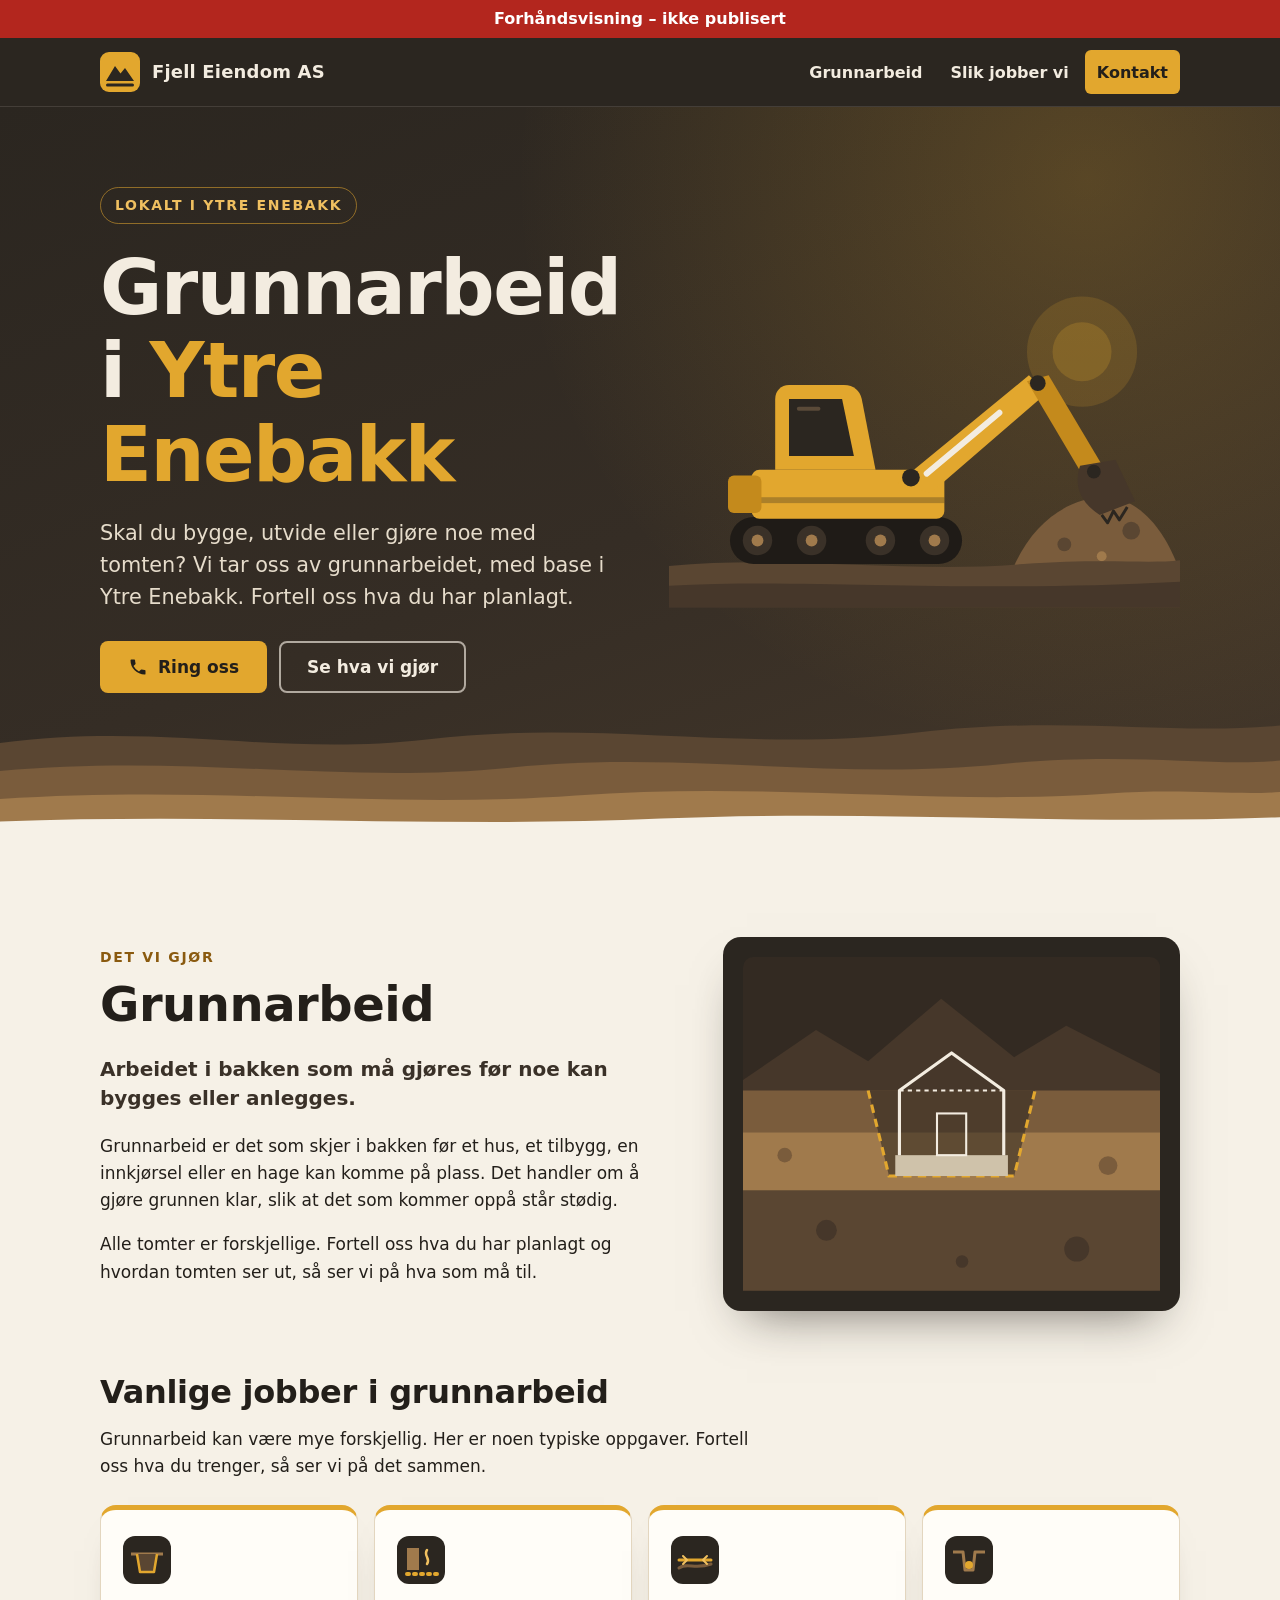
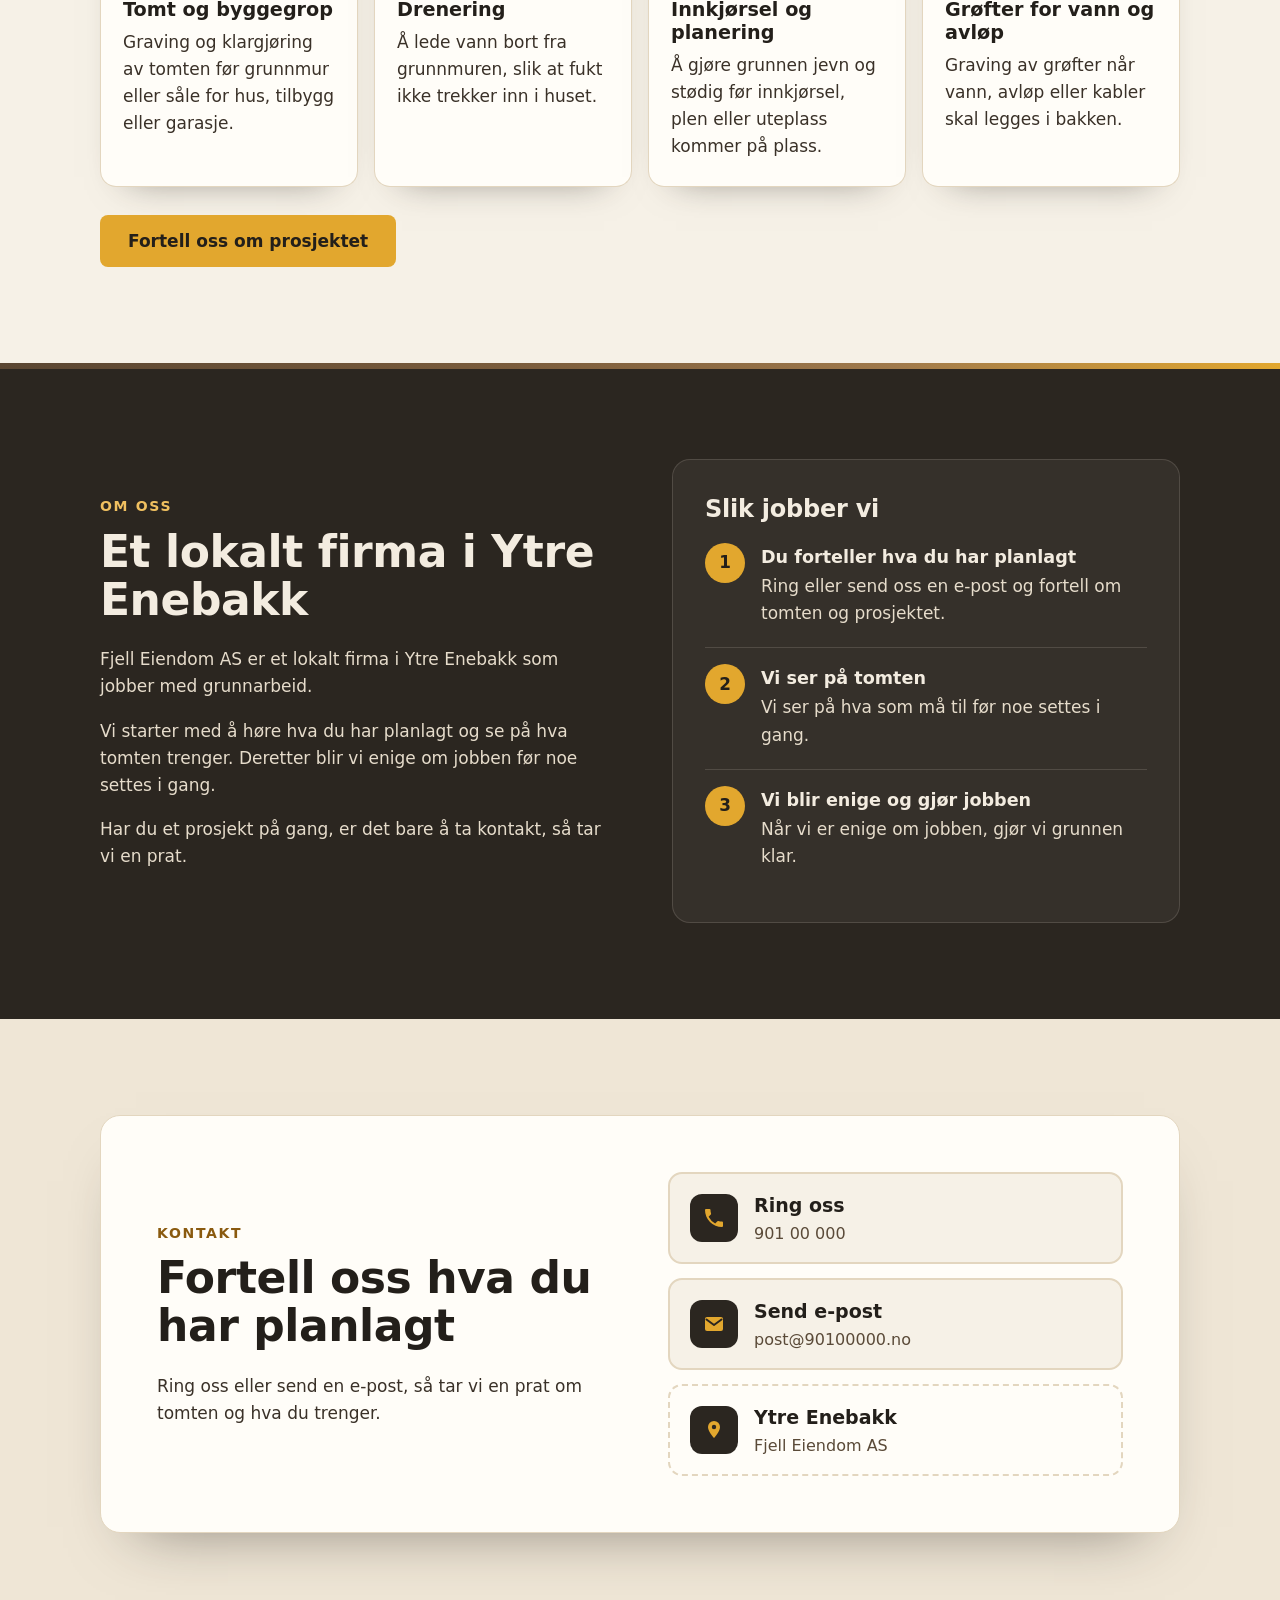
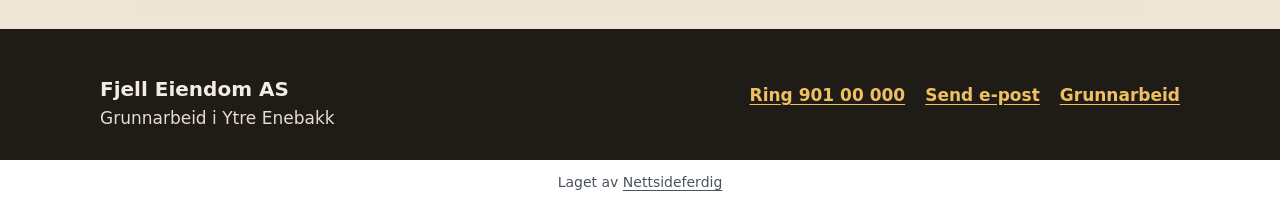
==== commit b675276c: "Forhåndsvisning" ====
--- a/index.html
+++ b/index.html
@@ -25,7 +25,7 @@
 <div class="forhandsstripe">Forhåndsvisning – ikke publisert</div>
 <header class="topp"><div class="wrap topp-inner"><a class="logo" href="./" aria-label="Til forsiden"><svg width="40" height="40" viewBox="0 0 40 40" aria-hidden="true"><rect width="40" height="40" rx="9" fill="#e2a72e"/><path d="M6 29 L15 14 L20.5 21.5 L25 16 L34 29 Z" fill="#2b2620"/><rect x="6" y="31.5" width="28" height="3" rx="1.5" fill="#2b2620"/></svg><span>Fjell Eiendom AS</span></a><nav class="meny" aria-label="Hovedmeny"><ul><li><a href="./#tjenester">Grunnarbeid</a></li><li><a href="./#om">Slik jobber vi</a></li><li><a class="meny-knapp" href="./#kontakt">Kontakt</a></li></ul></nav></div></header>
 <main>
-<section class="hero" aria-labelledby="hero-tittel"><div class="wrap hero-inner"><div><p class="merkelapp">Lokalt i Ytre Enebakk</p><h1 id="hero-tittel">Grunnarbeid i <span>Ytre Enebakk</span></h1><p class="ingress">Skal du bygge, utvide eller gjøre noe med tomten? Vi tar oss av grunnarbeidet, med base i Ytre Enebakk. Fortell oss hva du har planlagt.</p><div class="handlinger"><a class="knapp knapp-hoved" href="tel:90100000"><svg viewBox="0 0 24 24" aria-hidden="true"><path d="M6.6 10.8a15.1 15.1 0 0 0 6.6 6.6l2.2-2.2a1 1 0 0 1 1-.25 11.4 11.4 0 0 0 3.6.57 1 1 0 0 1 1 1V20a1 1 0 0 1-1 1A17 17 0 0 1 3 4a1 1 0 0 1 1-1h3.5a1 1 0 0 1 1 1c0 1.25.2 2.45.57 3.57a1 1 0 0 1-.25 1z" fill="#231f1a"/></svg>Ring oss</a><a class="knapp knapp-linje" href="#tjenester">Se hva vi gjør</a></div></div><div class="hero-bilde"><svg class="maskin" viewBox="0 0 520 340" aria-hidden="true"><circle cx="420" cy="80" r="56" fill="#e2a72e" opacity=".16"/><circle cx="420" cy="80" r="30" fill="#e2a72e" opacity=".22"/><path d="M350 300 C372 248 414 226 448 228 C482 232 506 266 518 300 Z" fill="#7a5c3c"/><circle cx="402" cy="276" r="7" fill="#5a4632"/><circle cx="470" cy="262" r="9" fill="#5a4632"/><circle cx="440" cy="288" r="5" fill="#a07a4c"/><path d="M0 298 C120 286 240 306 360 296 C440 290 490 296 520 292 V340 H0 Z" fill="#5a4632"/><path d="M0 318 C140 310 300 326 520 314 V340 H0 Z" fill="#46372a"/><rect x="62" y="248" width="236" height="48" rx="24" fill="#1f1b17"/><circle cx="90" cy="272" r="15" fill="#3a3128"/><circle cx="90" cy="272" r="6" fill="#a07a4c"/><circle cx="145" cy="272" r="15" fill="#3a3128"/><circle cx="145" cy="272" r="6" fill="#a07a4c"/><circle cx="215" cy="272" r="15" fill="#3a3128"/><circle cx="215" cy="272" r="6" fill="#a07a4c"/><circle cx="270" cy="272" r="15" fill="#3a3128"/><circle cx="270" cy="272" r="6" fill="#a07a4c"/><rect x="84" y="200" width="196" height="50" rx="8" fill="#e2a72e"/><rect x="84" y="228" width="196" height="6" fill="#2b2620" opacity=".3"/><rect x="60" y="206" width="34" height="38" rx="6" fill="#c48a1c"/><path d="M108 200 V128 C108 120 114 114 122 114 H178 C188 114 194 120 196 128 L210 200 Z" fill="#e2a72e"/><path d="M122 128 H176 L188 186 H122 Z" fill="#2b2620"/><path d="M132 138 L152 138" stroke="#5a4a38" stroke-width="4" stroke-linecap="round"/><path d="M232 214 L254 196 L366 104 L384 122 L266 224 Z" fill="#e2a72e"/><line x1="262" y1="204" x2="336" y2="142" stroke="#f3ece0" stroke-width="6" stroke-linecap="round"/><path d="M364 110 L386 104 L442 198 L422 208 Z" fill="#c48a1c"/><path d="M418 196 L454 190 L474 232 L438 246 C416 232 412 214 418 196 Z" fill="#46372a"/><path d="M440 246 L446 254 L452 242 L458 251 L466 238" fill="none" stroke="#2b2620" stroke-width="3" stroke-linejoin="round"/><circle cx="246" cy="208" r="9" fill="#2b2620"/><circle cx="375" cy="112" r="8" fill="#2b2620"/><circle cx="432" cy="202" r="7" fill="#2b2620"/></svg></div></div><svg class="hero-terreng" viewBox="0 0 1200 200" preserveAspectRatio="none" aria-hidden="true"><path d="M0 60 C150 30 260 80 400 55 C560 25 700 75 860 45 C1000 20 1100 50 1200 35 V200 H0 Z" fill="#5a4632"/><path d="M0 100 C180 75 320 120 480 95 C640 70 780 115 940 90 C1060 72 1140 95 1200 85 V200 H0 Z" fill="#7a5c3c"/><path d="M0 140 C200 120 360 155 540 135 C720 115 880 150 1040 132 C1110 125 1160 135 1200 130 V200 H0 Z" fill="#a07a4c"/><path d="M0 172 C220 160 420 182 620 168 C820 155 1000 178 1200 166 V200 H0 Z" fill="#f6f1e7"/></svg></section><section id="tjenester" class="seksjon tjeneste" aria-labelledby="tjeneste-tittel"><div class="wrap"><div class="to-kol"><div class="tekst"><p class="overtittel">Det vi gjør</p><h2 id="tjeneste-tittel">Grunnarbeid</h2><p class="kort">Arbeidet i bakken som må gjøres før noe kan bygges eller anlegges.</p><p>Grunnarbeid er det som skjer i bakken før et hus, et tilbygg, en innkjørsel eller en hage kan komme på plass. Det handler om å gjøre grunnen klar, slik at det som kommer oppå står stødig.</p><p>Alle tomter er forskjellige. Fortell oss hva du har planlagt og hvordan tomten ser ut, så ser vi på hva som må til.</p></div><figure class="snitt" aria-hidden="true"><svg viewBox="0 0 400 320"><rect width="400" height="320" rx="10" fill="#332a22"/><path d="M0 118 L70 70 L120 100 L190 40 L260 96 L310 66 L400 112 V130 H0 Z" fill="#46372a"/><rect x="0" y="128" width="400" height="40" fill="#7a5c3c"/><rect x="0" y="168" width="400" height="56" fill="#a07a4c"/><rect x="0" y="224" width="400" height="96" fill="#5a4632"/><circle cx="40" cy="190" r="7" fill="#7a5c3c"/><circle cx="350" cy="200" r="9" fill="#7a5c3c"/><circle cx="80" cy="262" r="10" fill="#46372a"/><circle cx="320" cy="280" r="12" fill="#46372a"/><circle cx="210" cy="292" r="6" fill="#46372a"/><path d="M120 128 L140 210 H260 L280 128" fill="#2b2620" opacity=".55"/><path d="M120 128 L140 210 H260 L280 128" fill="none" stroke="#e2a72e" stroke-width="3" stroke-dasharray="8 6"/><rect x="146" y="190" width="108" height="20" fill="#cfc2aa"/><path d="M150 190 V128 L200 92 L250 128 V190" fill="none" stroke="#f3ece0" stroke-width="3" stroke-linejoin="round"/><line x1="150" y1="128" x2="250" y2="128" stroke="#f3ece0" stroke-width="2" stroke-dasharray="4 4"/><rect x="186" y="150" width="28" height="40" fill="none" stroke="#f3ece0" stroke-width="2"/></svg></figure></div><div class="oppgaver-topp"><h3>Vanlige jobber i grunnarbeid</h3><p>Grunnarbeid kan være mye forskjellig. Her er noen typiske oppgaver. Fortell oss hva du trenger, så ser vi på det sammen.</p></div><ul class="oppgaver"><li class="oppgave"><svg viewBox="0 0 48 48" aria-hidden="true"><rect width="48" height="48" rx="12" fill="#2b2620"/><path d="M8 18 H40" stroke="#a07a4c" stroke-width="3"/><path d="M14 18 L17 36 H31 L34 18" fill="#5a4632" stroke="#e2a72e" stroke-width="2.5" stroke-linejoin="round"/></svg><h4>Tomt og byggegrop</h4><p>Graving og klargjøring av tomten før grunnmur eller såle for hus, tilbygg eller garasje.</p></li><li class="oppgave"><svg viewBox="0 0 48 48" aria-hidden="true"><rect width="48" height="48" rx="12" fill="#2b2620"/><rect x="10" y="12" width="12" height="22" fill="#a07a4c"/><path d="M10 38 H40" stroke="#e2a72e" stroke-width="4" stroke-linecap="round" stroke-dasharray="2 5"/><path d="M30 14 C26 20 34 22 30 28" fill="none" stroke="#f0c060" stroke-width="2.5" stroke-linecap="round"/></svg><h4>Drenering</h4><p>Å lede vann bort fra grunnmuren, slik at fukt ikke trekker inn i huset.</p></li><li class="oppgave"><svg viewBox="0 0 48 48" aria-hidden="true"><rect width="48" height="48" rx="12" fill="#2b2620"/><path d="M8 32 C16 26 24 34 40 28" fill="none" stroke="#7a5c3c" stroke-width="3" stroke-linecap="round"/><path d="M8 24 H40" stroke="#e2a72e" stroke-width="3" stroke-linecap="round"/><path d="M12 20 L16 24 L12 28 M36 20 L32 24 L36 28" fill="none" stroke="#f0c060" stroke-width="2" stroke-linecap="round" stroke-linejoin="round"/></svg><h4>Innkjørsel og planering</h4><p>Å gjøre grunnen jevn og stødig før innkjørsel, plen eller uteplass kommer på plass.</p></li><li class="oppgave"><svg viewBox="0 0 48 48" aria-hidden="true"><rect width="48" height="48" rx="12" fill="#2b2620"/><path d="M8 16 H18 L20 34 H28 L30 16 H40" fill="none" stroke="#a07a4c" stroke-width="3" stroke-linejoin="round"/><circle cx="24" cy="29" r="4" fill="#e2a72e"/></svg><h4>Grøfter for vann og avløp</h4><p>Graving av grøfter når vann, avløp eller kabler skal legges i bakken.</p></li></ul><div class="oppgaver-handling"><a class="knapp knapp-hoved" href="#kontakt">Fortell oss om prosjektet</a></div></div></section><section id="om" class="seksjon om" aria-labelledby="om-tittel"><div class="wrap to-kol"><div><p class="overtittel">Om oss</p><h2 id="om-tittel">Et lokalt firma i Ytre Enebakk</h2><p>Fjell Eiendom AS er et lokalt firma i Ytre Enebakk som jobber med grunnarbeid.</p><p>Vi starter med å høre hva du har planlagt og se på hva tomten trenger. Deretter blir vi enige om jobben før noe settes i gang.</p><p>Har du et prosjekt på gang, er det bare å ringe, så tar vi en prat.</p></div><div class="steg-boks"><h3>Slik jobber vi</h3><ol class="steg"><li><span class="tall" aria-hidden="true">1</span><span><strong>Du forteller hva du har planlagt</strong><span class="forklaring">Ring oss og fortell om tomten og prosjektet.</span></span></li><li><span class="tall" aria-hidden="true">2</span><span><strong>Vi ser på tomten</strong><span class="forklaring">Vi ser på hva som må til før noe settes i gang.</span></span></li><li><span class="tall" aria-hidden="true">3</span><span><strong>Vi blir enige og gjør jobben</strong><span class="forklaring">Når vi er enige om jobben, gjør vi grunnen klar.</span></span></li></ol></div></div></section><section id="kontakt" class="seksjon kontakt" aria-labelledby="kontakt-tittel"><div class="wrap"><div class="kontakt-boks"><div><p class="overtittel">Kontakt</p><h2 id="kontakt-tittel">Fortell oss hva du har planlagt</h2><p class="kontakt-ingress">Ring oss, så tar vi en prat om tomten og hva du trenger.</p></div><ul class="kanaler"><li><a class="kanal" href="tel:90100000"><span class="kanal-ikon" aria-hidden="true"><svg viewBox="0 0 24 24"><path d="M6.6 10.8a15.1 15.1 0 0 0 6.6 6.6l2.2-2.2a1 1 0 0 1 1-.25 11.4 11.4 0 0 0 3.6.57 1 1 0 0 1 1 1V20a1 1 0 0 1-1 1A17 17 0 0 1 3 4a1 1 0 0 1 1-1h3.5a1 1 0 0 1 1 1c0 1.25.2 2.45.57 3.57a1 1 0 0 1-.25 1z" fill="#e2a72e"/></svg></span><span><strong>Ring oss</strong><small>901 00 000</small></span></a></li><li><address class="kanal kanal-sted"><span class="kanal-ikon" aria-hidden="true"><svg viewBox="0 0 24 24"><path d="M12 3a6 6 0 0 0-6 6c0 4.6 6 11 6 11s6-6.4 6-11a6 6 0 0 0-6-6z" fill="#e2a72e"/><circle cx="12" cy="9" r="2.2" fill="#2b2620"/></svg></span><span><strong>Ytre Enebakk</strong><small>Fjell Eiendom AS</small></span></address></li></ul></div></div></section>
+<section class="hero" aria-labelledby="hero-tittel"><div class="wrap hero-inner"><div><p class="merkelapp">Lokalt i Ytre Enebakk</p><h1 id="hero-tittel">Grunnarbeid i <span>Ytre Enebakk</span></h1><p class="ingress">Skal du bygge, utvide eller gjøre noe med tomten? Vi tar oss av grunnarbeidet, med base i Ytre Enebakk. Fortell oss hva du har planlagt.</p><div class="handlinger"><a class="knapp knapp-hoved" href="tel:90100000"><svg viewBox="0 0 24 24" aria-hidden="true"><path d="M6.6 10.8a15.1 15.1 0 0 0 6.6 6.6l2.2-2.2a1 1 0 0 1 1-.25 11.4 11.4 0 0 0 3.6.57 1 1 0 0 1 1 1V20a1 1 0 0 1-1 1A17 17 0 0 1 3 4a1 1 0 0 1 1-1h3.5a1 1 0 0 1 1 1c0 1.25.2 2.45.57 3.57a1 1 0 0 1-.25 1z" fill="#231f1a"/></svg>Ring oss</a><a class="knapp knapp-linje" href="#tjenester">Se hva vi gjør</a></div></div><div class="hero-bilde"><svg class="maskin" viewBox="0 0 520 340" aria-hidden="true"><circle cx="420" cy="80" r="56" fill="#e2a72e" opacity=".16"/><circle cx="420" cy="80" r="30" fill="#e2a72e" opacity=".22"/><path d="M350 300 C372 248 414 226 448 228 C482 232 506 266 518 300 Z" fill="#7a5c3c"/><circle cx="402" cy="276" r="7" fill="#5a4632"/><circle cx="470" cy="262" r="9" fill="#5a4632"/><circle cx="440" cy="288" r="5" fill="#a07a4c"/><path d="M0 298 C120 286 240 306 360 296 C440 290 490 296 520 292 V340 H0 Z" fill="#5a4632"/><path d="M0 318 C140 310 300 326 520 314 V340 H0 Z" fill="#46372a"/><rect x="62" y="248" width="236" height="48" rx="24" fill="#1f1b17"/><circle cx="90" cy="272" r="15" fill="#3a3128"/><circle cx="90" cy="272" r="6" fill="#a07a4c"/><circle cx="145" cy="272" r="15" fill="#3a3128"/><circle cx="145" cy="272" r="6" fill="#a07a4c"/><circle cx="215" cy="272" r="15" fill="#3a3128"/><circle cx="215" cy="272" r="6" fill="#a07a4c"/><circle cx="270" cy="272" r="15" fill="#3a3128"/><circle cx="270" cy="272" r="6" fill="#a07a4c"/><rect x="84" y="200" width="196" height="50" rx="8" fill="#e2a72e"/><rect x="84" y="228" width="196" height="6" fill="#2b2620" opacity=".3"/><rect x="60" y="206" width="34" height="38" rx="6" fill="#c48a1c"/><path d="M108 200 V128 C108 120 114 114 122 114 H178 C188 114 194 120 196 128 L210 200 Z" fill="#e2a72e"/><path d="M122 128 H176 L188 186 H122 Z" fill="#2b2620"/><path d="M132 138 L152 138" stroke="#5a4a38" stroke-width="4" stroke-linecap="round"/><path d="M232 214 L254 196 L366 104 L384 122 L266 224 Z" fill="#e2a72e"/><line x1="262" y1="204" x2="336" y2="142" stroke="#f3ece0" stroke-width="6" stroke-linecap="round"/><path d="M364 110 L386 104 L442 198 L422 208 Z" fill="#c48a1c"/><path d="M418 196 L454 190 L474 232 L438 246 C416 232 412 214 418 196 Z" fill="#46372a"/><path d="M440 246 L446 254 L452 242 L458 251 L466 238" fill="none" stroke="#2b2620" stroke-width="3" stroke-linejoin="round"/><circle cx="246" cy="208" r="9" fill="#2b2620"/><circle cx="375" cy="112" r="8" fill="#2b2620"/><circle cx="432" cy="202" r="7" fill="#2b2620"/></svg></div></div><svg class="hero-terreng" viewBox="0 0 1200 200" preserveAspectRatio="none" aria-hidden="true"><path d="M0 60 C150 30 260 80 400 55 C560 25 700 75 860 45 C1000 20 1100 50 1200 35 V200 H0 Z" fill="#5a4632"/><path d="M0 100 C180 75 320 120 480 95 C640 70 780 115 940 90 C1060 72 1140 95 1200 85 V200 H0 Z" fill="#7a5c3c"/><path d="M0 140 C200 120 360 155 540 135 C720 115 880 150 1040 132 C1110 125 1160 135 1200 130 V200 H0 Z" fill="#a07a4c"/><path d="M0 172 C220 160 420 182 620 168 C820 155 1000 178 1200 166 V200 H0 Z" fill="#f6f1e7"/></svg></section><section id="tjenester" class="seksjon tjeneste" aria-labelledby="tjeneste-tittel"><div class="wrap"><div class="to-kol"><div class="tekst"><p class="overtittel">Det vi gjør</p><h2 id="tjeneste-tittel">Grunnarbeid</h2><p class="kort">Arbeidet i bakken som må gjøres før noe kan bygges eller anlegges.</p><p>Grunnarbeid er det som skjer i bakken før et hus, et tilbygg, en innkjørsel eller en hage kan komme på plass. Det handler om å gjøre grunnen klar, slik at det som kommer oppå står stødig.</p><p>Alle tomter er forskjellige. Fortell oss hva du har planlagt og hvordan tomten ser ut, så ser vi på hva som må til.</p></div><figure class="snitt" aria-hidden="true"><svg viewBox="0 0 400 320"><rect width="400" height="320" rx="10" fill="#332a22"/><path d="M0 118 L70 70 L120 100 L190 40 L260 96 L310 66 L400 112 V130 H0 Z" fill="#46372a"/><rect x="0" y="128" width="400" height="40" fill="#7a5c3c"/><rect x="0" y="168" width="400" height="56" fill="#a07a4c"/><rect x="0" y="224" width="400" height="96" fill="#5a4632"/><circle cx="40" cy="190" r="7" fill="#7a5c3c"/><circle cx="350" cy="200" r="9" fill="#7a5c3c"/><circle cx="80" cy="262" r="10" fill="#46372a"/><circle cx="320" cy="280" r="12" fill="#46372a"/><circle cx="210" cy="292" r="6" fill="#46372a"/><path d="M120 128 L140 210 H260 L280 128" fill="#2b2620" opacity=".55"/><path d="M120 128 L140 210 H260 L280 128" fill="none" stroke="#e2a72e" stroke-width="3" stroke-dasharray="8 6"/><rect x="146" y="190" width="108" height="20" fill="#cfc2aa"/><path d="M150 190 V128 L200 92 L250 128 V190" fill="none" stroke="#f3ece0" stroke-width="3" stroke-linejoin="round"/><line x1="150" y1="128" x2="250" y2="128" stroke="#f3ece0" stroke-width="2" stroke-dasharray="4 4"/><rect x="186" y="150" width="28" height="40" fill="none" stroke="#f3ece0" stroke-width="2"/></svg></figure></div><div class="oppgaver-topp"><h3>Vanlige jobber i grunnarbeid</h3><p>Grunnarbeid kan være mye forskjellig. Her er noen typiske oppgaver. Fortell oss hva du trenger, så ser vi på det sammen.</p></div><ul class="oppgaver"><li class="oppgave"><svg viewBox="0 0 48 48" aria-hidden="true"><rect width="48" height="48" rx="12" fill="#2b2620"/><path d="M8 18 H40" stroke="#a07a4c" stroke-width="3"/><path d="M14 18 L17 36 H31 L34 18" fill="#5a4632" stroke="#e2a72e" stroke-width="2.5" stroke-linejoin="round"/></svg><h4>Tomt og byggegrop</h4><p>Graving og klargjøring av tomten før grunnmur eller såle for hus, tilbygg eller garasje.</p></li><li class="oppgave"><svg viewBox="0 0 48 48" aria-hidden="true"><rect width="48" height="48" rx="12" fill="#2b2620"/><rect x="10" y="12" width="12" height="22" fill="#a07a4c"/><path d="M10 38 H40" stroke="#e2a72e" stroke-width="4" stroke-linecap="round" stroke-dasharray="2 5"/><path d="M30 14 C26 20 34 22 30 28" fill="none" stroke="#f0c060" stroke-width="2.5" stroke-linecap="round"/></svg><h4>Drenering</h4><p>Å lede vann bort fra grunnmuren, slik at fukt ikke trekker inn i huset.</p></li><li class="oppgave"><svg viewBox="0 0 48 48" aria-hidden="true"><rect width="48" height="48" rx="12" fill="#2b2620"/><path d="M8 32 C16 26 24 34 40 28" fill="none" stroke="#7a5c3c" stroke-width="3" stroke-linecap="round"/><path d="M8 24 H40" stroke="#e2a72e" stroke-width="3" stroke-linecap="round"/><path d="M12 20 L16 24 L12 28 M36 20 L32 24 L36 28" fill="none" stroke="#f0c060" stroke-width="2" stroke-linecap="round" stroke-linejoin="round"/></svg><h4>Innkjørsel og planering</h4><p>Å gjøre grunnen jevn og stødig før innkjørsel, plen eller uteplass kommer på plass.</p></li><li class="oppgave"><svg viewBox="0 0 48 48" aria-hidden="true"><rect width="48" height="48" rx="12" fill="#2b2620"/><path d="M8 16 H18 L20 34 H28 L30 16 H40" fill="none" stroke="#a07a4c" stroke-width="3" stroke-linejoin="round"/><circle cx="24" cy="29" r="4" fill="#e2a72e"/></svg><h4>Grøfter for vann og avløp</h4><p>Graving av grøfter når vann, avløp eller kabler skal legges i bakken.</p></li></ul><div class="oppgaver-handling"><a class="knapp knapp-hoved" href="#kontakt">Fortell oss om prosjektet</a></div></div></section><section id="om" class="seksjon om" aria-labelledby="om-tittel"><div class="wrap to-kol"><div><p class="overtittel">Om oss</p><h2 id="om-tittel">Et lokalt firma i Ytre Enebakk</h2><p>Fjell Eiendom AS er et lokalt firma i Ytre Enebakk som jobber med grunnarbeid.</p><p>Vi starter med å høre hva du har planlagt og se på hva tomten trenger. Deretter blir vi enige om jobben før noe settes i gang.</p><p>Har du et prosjekt på gang, er det bare å ta kontakt, så tar vi en prat.</p></div><div class="steg-boks"><h3>Slik jobber vi</h3><ol class="steg"><li><span class="tall" aria-hidden="true">1</span><span><strong>Du forteller hva du har planlagt</strong><span class="forklaring">Ring eller send oss en e-post og fortell om tomten og prosjektet.</span></span></li><li><span class="tall" aria-hidden="true">2</span><span><strong>Vi ser på tomten</strong><span class="forklaring">Vi ser på hva som må til før noe settes i gang.</span></span></li><li><span class="tall" aria-hidden="true">3</span><span><strong>Vi blir enige og gjør jobben</strong><span class="forklaring">Når vi er enige om jobben, gjør vi grunnen klar.</span></span></li></ol></div></div></section><section id="kontakt" class="seksjon kontakt" aria-labelledby="kontakt-tittel"><div class="wrap"><div class="kontakt-boks"><div><p class="overtittel">Kontakt</p><h2 id="kontakt-tittel">Fortell oss hva du har planlagt</h2><p class="kontakt-ingress">Ring oss eller send en e-post, så tar vi en prat om tomten og hva du trenger.</p></div><ul class="kanaler"><li><a class="kanal" href="tel:90100000"><span class="kanal-ikon" aria-hidden="true"><svg viewBox="0 0 24 24"><path d="M6.6 10.8a15.1 15.1 0 0 0 6.6 6.6l2.2-2.2a1 1 0 0 1 1-.25 11.4 11.4 0 0 0 3.6.57 1 1 0 0 1 1 1V20a1 1 0 0 1-1 1A17 17 0 0 1 3 4a1 1 0 0 1 1-1h3.5a1 1 0 0 1 1 1c0 1.25.2 2.45.57 3.57a1 1 0 0 1-.25 1z" fill="#e2a72e"/></svg></span><span><strong>Ring oss</strong><small>901 00 000</small></span></a></li><li><a class="kanal" href="mailto:post@90100000.no"><span class="kanal-ikon" aria-hidden="true"><svg viewBox="0 0 24 24"><rect x="3" y="5" width="18" height="14" rx="2" fill="#e2a72e"/><path d="M4.5 7.5 L12 13 L19.5 7.5" fill="none" stroke="#2b2620" stroke-width="2" stroke-linecap="round" stroke-linejoin="round"/></svg></span><span><strong>Send e-post</strong><small>post@90100000.no</small></span></a></li><li><address class="kanal kanal-sted"><span class="kanal-ikon" aria-hidden="true"><svg viewBox="0 0 24 24"><path d="M12 3a6 6 0 0 0-6 6c0 4.6 6 11 6 11s6-6.4 6-11a6 6 0 0 0-6-6z" fill="#e2a72e"/><circle cx="12" cy="9" r="2.2" fill="#2b2620"/></svg></span><span><strong>Ytre Enebakk</strong><small>Fjell Eiendom AS</small></span></address></li></ul></div></div></section>
 </main>
 <footer class="bunn"><div class="wrap bunn-inner"><div><p class="bunn-navn">Fjell Eiendom AS</p><p>Grunnarbeid i Ytre Enebakk</p></div><ul class="bunn-lenker"><li><a href="tel:90100000">Ring 901 00 000</a></li><li><a href="mailto:post@90100000.no">Send e-post</a></li><li><a href="./#tjenester">Grunnarbeid</a></li></ul></div></footer>
 <p class="nf-byra">Laget av <a href="https://nettsideferdig.no/">Nettsideferdig</a></p>
--- a/style.css
+++ b/style.css
@@ -45,7 +45,7 @@
 .nf-skjema .nf-info { font-size: 0.875rem; color: #555; }
 
 /* Designet */
-*,*::before,*::after{box-sizing:border-box}html{-webkit-text-size-adjust:100%}body{margin:0;font-family:"Segoe UI",system-ui,-apple-system,Helvetica,Arial,sans-serif;font-size:1.0625rem;line-height:1.6;color:#231f1a;background:#f6f1e7}img{display:block;width:100%;height:auto}svg{display:block}.wrap{width:100%;max-width:1120px;margin:0 auto;padding:0 20px}h1,h2,h3{font-family:"Trebuchet MS","Segoe UI",system-ui,sans-serif;line-height:1.1;letter-spacing:-0.01em;margin:0 0 .5em}p{margin:0 0 1em}a{color:#7a4f0e;text-underline-offset:3px}a:focus-visible{outline:3px solid #e2a72e;outline-offset:3px;border-radius:6px}.topp{background:#2b2620;color:#f3ece0;border-bottom:1px solid rgba(243,236,224,.12)}.topp-inner{display:flex;flex-wrap:wrap;align-items:center;justify-content:space-between;gap:8px 24px;padding-top:12px;padding-bottom:12px}.logo{display:inline-flex;align-items:center;gap:12px;min-height:44px;color:#f3ece0;text-decoration:none;font-family:"Trebuchet MS",system-ui,sans-serif;font-weight:700;font-size:1.125rem;letter-spacing:.01em}.meny ul{list-style:none;margin:0;padding:0;display:flex;flex-wrap:wrap;gap:4px}.meny a{display:inline-flex;align-items:center;min-height:44px;padding:0 12px;color:#f3ece0;text-decoration:none;border-radius:6px;font-weight:600;font-size:1rem}.meny a:hover{background:rgba(243,236,224,.1)}.meny a.meny-knapp{background:#e2a72e;color:#231f1a}.meny a.meny-knapp:hover{background:#f0b941}.hero{position:relative;overflow:hidden;color:#f3ece0;background:radial-gradient(circle at 85% 10%,rgba(226,167,46,.22),rgba(226,167,46,0) 45%),linear-gradient(160deg,#2b2620 0%,#352d25 55%,#45382a 100%);padding-top:44px}.hero-inner{position:relative;z-index:1;display:grid;gap:24px;align-items:center;padding-bottom:8px}.merkelapp{display:inline-block;font-size:.875rem;font-weight:700;letter-spacing:.12em;text-transform:uppercase;color:#f0c060;border:1px solid rgba(226,167,46,.55);padding:6px 14px;border-radius:999px;margin-bottom:22px}.hero h1{font-size:clamp(2.5rem,9vw,4.75rem);font-weight:800;max-width:13ch;margin-bottom:20px;letter-spacing:-0.02em}.hero h1 span{color:#e2a72e}.ingress{font-size:clamp(1.125rem,2.4vw,1.3rem);line-height:1.55;max-width:52ch;color:#e6dccb}.handlinger{display:flex;flex-wrap:wrap;gap:12px;margin-top:28px}.knapp{display:inline-flex;align-items:center;justify-content:center;gap:10px;min-height:52px;padding:0 26px;border-radius:8px;border:2px solid transparent;font-weight:700;font-size:1.0625rem;text-decoration:none;transition:background-color .15s ease,transform .15s ease}.knapp svg{width:20px;height:20px;flex:none}.knapp-hoved{background:#e2a72e;color:#231f1a}.knapp-hoved:hover{background:#f0b941;transform:translateY(-1px)}.knapp-linje{border-color:rgba(243,236,224,.65);color:#f3ece0}.knapp-linje:hover{background:rgba(243,236,224,.1)}.maskin{width:100%;max-width:560px;height:auto;margin:0 auto}.hero-terreng{width:100%;height:90px}.seksjon{padding:64px 0}.overtittel{font-size:.875rem;font-weight:700;letter-spacing:.12em;text-transform:uppercase;color:#8a5a0f;margin-bottom:10px}.to-kol{display:grid;gap:40px;align-items:center}.tekst{max-width:60ch}.tjeneste h2{font-size:clamp(2rem,6vw,3rem)}.kort{font-size:1.25rem;font-weight:600;line-height:1.45;color:#3a3128}.snitt{margin:0;background:#2b2620;border-radius:18px;padding:20px;box-shadow:0 24px 48px -24px rgba(43,38,32,.65)}.snitt svg{width:100%;height:auto}.oppgaver-topp{margin:64px 0 24px;max-width:60ch}.oppgaver-topp h3{font-size:clamp(1.5rem,4vw,2rem)}.oppgaver{list-style:none;margin:0;padding:0;display:grid;gap:16px}.oppgave{background:#fffdf8;border:1px solid #e3d6bf;border-top:5px solid #e2a72e;border-radius:16px;padding:26px 22px;box-shadow:0 18px 36px -28px rgba(43,38,32,.6)}.oppgave svg{width:48px;height:48px;margin-bottom:14px}.oppgave h4{font-family:"Trebuchet MS","Segoe UI",system-ui,sans-serif;font-size:1.2rem;line-height:1.2;margin:0 0 8px}.oppgave p{margin:0;color:#3a3128}.oppgaver-handling{margin-top:28px}.om{background:#2b2620;color:#f3ece0;position:relative}.om::before{content:"";position:absolute;left:0;right:0;top:0;height:6px;background:linear-gradient(90deg,#5a4632,#7a5c3c 40%,#a07a4c 70%,#e2a72e)}.om h2{font-size:clamp(1.9rem,5vw,2.75rem)}.om .overtittel{color:#f0c060}.om p{color:#e6dccb;max-width:58ch}.steg-boks{background:rgba(243,236,224,.05);border:1px solid rgba(243,236,224,.14);border-radius:18px;padding:28px 22px}.steg-boks h3{font-size:1.5rem;color:#f3ece0;margin-bottom:16px}.steg{list-style:none;margin:0;padding:0;display:grid;gap:4px}.steg li{display:flex;gap:16px;align-items:flex-start;padding:16px 0;border-top:1px solid rgba(243,236,224,.14)}.steg li:first-child{border-top:0;padding-top:4px}.steg .tall{flex:none;display:grid;place-items:center;width:40px;height:40px;border-radius:50%;background:#e2a72e;color:#231f1a;font-weight:800;font-size:1.05rem}.steg strong{display:block;font-size:1.1rem;color:#f3ece0;margin-bottom:2px}.steg span.forklaring{color:#e6dccb}.kontakt{background:#efe6d6}.kontakt-boks{display:grid;gap:28px;align-items:center;background:#fffdf8;border-radius:20px;padding:32px 22px;box-shadow:0 30px 60px -36px rgba(43,38,32,.55);border:1px solid #e3d6bf}.kontakt h2{font-size:clamp(1.9rem,5.5vw,2.75rem);max-width:18ch}.kontakt-ingress{max-width:52ch;color:#3a3128;margin:0}.kanaler{list-style:none;margin:0;padding:0;display:grid;gap:14px}.kanal{display:flex;align-items:center;gap:16px;min-height:76px;padding:16px 20px;border-radius:14px;border:2px solid #e3d6bf;background:#f6f1e7;color:#231f1a;text-decoration:none;transition:border-color .15s ease,transform .15s ease}a.kanal:hover{border-color:#e2a72e;transform:translateY(-2px)}.kanal-ikon{display:inline-flex;align-items:center;justify-content:center;width:48px;height:48px;border-radius:12px;background:#2b2620;flex:none}.kanal-ikon svg{width:24px;height:24px}.kanal strong{display:block;font-size:1.1875rem}.kanal small{display:block;font-size:1rem;color:#5a4a38}.kanal-sted{font-style:normal}.bunn{background:#1f1b17;color:#e6dccb;padding:44px 0 28px}.bunn-inner{display:flex;flex-wrap:wrap;justify-content:space-between;gap:24px}.bunn-navn{font-family:"Trebuchet MS",system-ui,sans-serif;font-weight:700;font-size:1.25rem;color:#f3ece0;margin-bottom:4px}.bunn p{margin:0}.bunn-lenker{list-style:none;margin:0;padding:0;display:flex;flex-wrap:wrap;gap:4px 20px}.bunn-lenker a{display:inline-flex;align-items:center;min-height:44px;color:#f0c060;font-weight:600}section.melding{padding:56px 0}.nf-skjema{max-width:640px;margin:0 auto;padding:0 20px}.nf-skjema label{display:block;font-weight:600;margin-bottom:6px}.nf-skjema input,.nf-skjema textarea{width:100%;font:inherit;padding:12px 14px;border:2px solid #d7c7ab;border-radius:8px;background:#fffdf8;color:#231f1a}.nf-skjema input:focus-visible,.nf-skjema textarea:focus-visible{outline:3px solid #e2a72e;outline-offset:2px}.nf-skjema .nf-felt{margin-bottom:16px}.nf-skjema button.knapp{background:#e2a72e;color:#231f1a;border:0;cursor:pointer}@media (min-width:640px){.oppgaver{grid-template-columns:1fr 1fr}}@media (min-width:768px){.hero{padding-top:80px}.hero-terreng{height:140px}.seksjon{padding:96px 0}.kontakt-boks{padding:56px}.steg-boks{padding:36px 32px}}@media (min-width:880px){.hero-inner{grid-template-columns:1fr 1fr;gap:48px}.to-kol{grid-template-columns:1.1fr .9fr;gap:64px}.om .to-kol{grid-template-columns:1fr 1fr}.kontakt-boks{grid-template-columns:1fr 1fr;gap:56px}}@media (min-width:1000px){.oppgaver{grid-template-columns:repeat(4,1fr)}}@media (prefers-reduced-motion:reduce){.knapp,.kanal{transition:none}.knapp:hover,a.kanal:hover{transform:none}}
+*,*::before,*::after{box-sizing:border-box}html{-webkit-text-size-adjust:100%}body{margin:0;font-family:"Segoe UI",system-ui,-apple-system,Helvetica,Arial,sans-serif;font-size:1.0625rem;line-height:1.6;color:#231f1a;background:#f6f1e7}img{display:block;width:100%;height:auto}svg{display:block}.wrap{width:100%;max-width:1120px;margin:0 auto;padding:0 20px}h1,h2,h3{font-family:"Trebuchet MS","Segoe UI",system-ui,sans-serif;line-height:1.1;letter-spacing:-0.01em;margin:0 0 .5em}p{margin:0 0 1em}a{color:#7a4f0e;text-underline-offset:3px}a:focus-visible{outline:3px solid #e2a72e;outline-offset:3px;border-radius:6px}.topp{background:#2b2620;color:#f3ece0;border-bottom:1px solid rgba(243,236,224,.12)}.topp-inner{display:flex;flex-wrap:wrap;align-items:center;justify-content:space-between;gap:8px 24px;padding-top:12px;padding-bottom:12px}.logo{display:inline-flex;align-items:center;gap:12px;min-height:44px;color:#f3ece0;text-decoration:none;font-family:"Trebuchet MS",system-ui,sans-serif;font-weight:700;font-size:1.125rem;letter-spacing:.01em}.meny ul{list-style:none;margin:0;padding:0;display:flex;flex-wrap:wrap;gap:4px}.meny a{display:inline-flex;align-items:center;min-height:44px;padding:0 12px;color:#f3ece0;text-decoration:none;border-radius:6px;font-weight:600;font-size:1rem}.meny a:hover{background:rgba(243,236,224,.1)}.meny a.meny-knapp{background:#e2a72e;color:#231f1a}.meny a.meny-knapp:hover{background:#f0b941}.hero{position:relative;overflow:hidden;color:#f3ece0;background:radial-gradient(circle at 85% 10%,rgba(226,167,46,.22),rgba(226,167,46,0) 45%),linear-gradient(160deg,#2b2620 0%,#352d25 55%,#45382a 100%);padding-top:44px}.hero-inner{position:relative;z-index:1;display:grid;gap:24px;align-items:center;padding-bottom:8px}.merkelapp{display:inline-block;font-size:.875rem;font-weight:700;letter-spacing:.12em;text-transform:uppercase;color:#f0c060;border:1px solid rgba(226,167,46,.55);padding:6px 14px;border-radius:999px;margin-bottom:22px}.hero h1{font-size:clamp(2.5rem,9vw,4.75rem);font-weight:800;max-width:13ch;margin-bottom:20px;letter-spacing:-0.02em}.hero h1 span{color:#e2a72e}.ingress{font-size:clamp(1.125rem,2.4vw,1.3rem);line-height:1.55;max-width:52ch;color:#e6dccb}.handlinger{display:flex;flex-wrap:wrap;gap:12px;margin-top:28px}.knapp{display:inline-flex;align-items:center;justify-content:center;gap:10px;min-height:52px;padding:0 26px;border-radius:8px;border:2px solid transparent;font-weight:700;font-size:1.0625rem;text-decoration:none;transition:background-color .15s ease,transform .15s ease}.knapp svg{width:20px;height:20px;flex:none}.knapp-hoved{background:#e2a72e;color:#231f1a}.knapp-hoved:hover{background:#f0b941;transform:translateY(-1px)}.knapp-linje{border-color:rgba(243,236,224,.65);color:#f3ece0}.knapp-linje:hover{background:rgba(243,236,224,.1)}.maskin{width:100%;max-width:560px;height:auto;margin:0 auto}.hero-terreng{width:100%;height:90px}.seksjon{padding:64px 0}.overtittel{font-size:.875rem;font-weight:700;letter-spacing:.12em;text-transform:uppercase;color:#8a5a0f;margin-bottom:10px}.to-kol{display:grid;gap:40px;align-items:center}.tekst{max-width:60ch}.tjeneste h2{font-size:clamp(2rem,6vw,3rem)}.kort{font-size:1.25rem;font-weight:600;line-height:1.45;color:#3a3128}.snitt{margin:0;background:#2b2620;border-radius:18px;padding:20px;box-shadow:0 24px 48px -24px rgba(43,38,32,.65)}.snitt svg{width:100%;height:auto}.oppgaver-topp{margin:64px 0 24px;max-width:60ch}.oppgaver-topp h3{font-size:clamp(1.5rem,4vw,2rem)}.oppgaver{list-style:none;margin:0;padding:0;display:grid;gap:16px}.oppgave{background:#fffdf8;border:1px solid #e3d6bf;border-top:5px solid #e2a72e;border-radius:16px;padding:26px 22px;box-shadow:0 18px 36px -28px rgba(43,38,32,.6)}.oppgave svg{width:48px;height:48px;margin-bottom:14px}.oppgave h4{font-family:"Trebuchet MS","Segoe UI",system-ui,sans-serif;font-size:1.2rem;line-height:1.2;margin:0 0 8px}.oppgave p{margin:0;color:#3a3128}.oppgaver-handling{margin-top:28px}.om{background:#2b2620;color:#f3ece0;position:relative}.om::before{content:"";position:absolute;left:0;right:0;top:0;height:6px;background:linear-gradient(90deg,#5a4632,#7a5c3c 40%,#a07a4c 70%,#e2a72e)}.om h2{font-size:clamp(1.9rem,5vw,2.75rem)}.om .overtittel{color:#f0c060}.om p{color:#e6dccb;max-width:58ch}.steg-boks{background:rgba(243,236,224,.05);border:1px solid rgba(243,236,224,.14);border-radius:18px;padding:28px 22px}.steg-boks h3{font-size:1.5rem;color:#f3ece0;margin-bottom:16px}.steg{list-style:none;margin:0;padding:0;display:grid;gap:4px}.steg li{display:flex;gap:16px;align-items:flex-start;padding:16px 0;border-top:1px solid rgba(243,236,224,.14)}.steg li:first-child{border-top:0;padding-top:4px}.steg .tall{flex:none;display:grid;place-items:center;width:40px;height:40px;border-radius:50%;background:#e2a72e;color:#231f1a;font-weight:800;font-size:1.05rem}.steg strong{display:block;font-size:1.1rem;color:#f3ece0;margin-bottom:2px}.steg span.forklaring{color:#e6dccb}.kontakt{background:#efe6d6}.kontakt-boks{display:grid;gap:28px;align-items:center;background:#fffdf8;border-radius:20px;padding:32px 22px;box-shadow:0 30px 60px -36px rgba(43,38,32,.55);border:1px solid #e3d6bf}.kontakt h2{font-size:clamp(1.9rem,5.5vw,2.75rem);max-width:18ch}.kontakt-ingress{max-width:52ch;color:#3a3128;margin:0}.kanaler{list-style:none;margin:0;padding:0;display:grid;gap:14px}.kanal{display:flex;align-items:center;gap:16px;min-height:76px;padding:16px 20px;border-radius:14px;border:2px solid #e3d6bf;background:#f6f1e7;color:#231f1a;text-decoration:none;transition:border-color .15s ease,transform .15s ease}a.kanal:hover{border-color:#e2a72e;transform:translateY(-2px)}.kanal-ikon{display:inline-flex;align-items:center;justify-content:center;width:48px;height:48px;border-radius:12px;background:#2b2620;flex:none}.kanal-ikon svg{width:24px;height:24px}.kanal strong{display:block;font-size:1.1875rem}.kanal small{display:block;font-size:1rem;color:#5a4a38;overflow-wrap:anywhere}.kanal>span:last-child{min-width:0}.kanal-sted{font-style:normal;border-style:dashed;background:transparent}.bunn{background:#1f1b17;color:#e6dccb;padding:44px 0 28px}.bunn-inner{display:flex;flex-wrap:wrap;justify-content:space-between;gap:24px}.bunn-navn{font-family:"Trebuchet MS",system-ui,sans-serif;font-weight:700;font-size:1.25rem;color:#f3ece0;margin-bottom:4px}.bunn p{margin:0}.bunn-lenker{list-style:none;margin:0;padding:0;display:flex;flex-wrap:wrap;gap:4px 20px}.bunn-lenker a{display:inline-flex;align-items:center;min-height:44px;color:#f0c060;font-weight:600}section.melding{padding:56px 0}.nf-skjema{max-width:640px;margin:0 auto;padding:0 20px}.nf-skjema label{display:block;font-weight:600;margin-bottom:6px}.nf-skjema input,.nf-skjema textarea{width:100%;font:inherit;padding:12px 14px;border:2px solid #d7c7ab;border-radius:8px;background:#fffdf8;color:#231f1a}.nf-skjema input:focus-visible,.nf-skjema textarea:focus-visible{outline:3px solid #e2a72e;outline-offset:2px}.nf-skjema .nf-felt{margin-bottom:16px}.nf-skjema button.knapp{background:#e2a72e;color:#231f1a;border:0;cursor:pointer}@media (min-width:640px){.oppgaver{grid-template-columns:1fr 1fr}}@media (min-width:768px){.hero{padding-top:80px}.hero-terreng{height:140px}.seksjon{padding:96px 0}.kontakt-boks{padding:56px}.steg-boks{padding:36px 32px}}@media (min-width:880px){.hero-inner{grid-template-columns:1fr 1fr;gap:48px}.to-kol{grid-template-columns:1.1fr .9fr;gap:64px}.om .to-kol{grid-template-columns:1fr 1fr}.kontakt-boks{grid-template-columns:1fr 1fr;gap:56px}}@media (min-width:1000px){.oppgaver{grid-template-columns:repeat(4,1fr)}}@media (prefers-reduced-motion:reduce){.knapp,.kanal{transition:none}.knapp:hover,a.kanal:hover{transform:none}}
 
 /* Fast fra Sidefabrikken */
 .forhandsstripe { display: block !important; position: relative !important; z-index: 2147483647 !important; background: #b3261e !important; color: #fff !important; text-align: center !important; padding: 0.5rem 1rem !important; font: 600 1rem/1.4 system-ui, sans-serif !important; visibility: visible !important; opacity: 1 !important; max-height: none !important; height: auto !important; min-height: 0 !important; overflow: visible !important; margin: 0 !important; top: auto !important; left: auto !important; right: auto !important; bottom: auto !important; width: auto !important; transform: none !important; clip-path: none !important; filter: none !important; text-indent: 0 !important; font-size: 1rem !important; }
